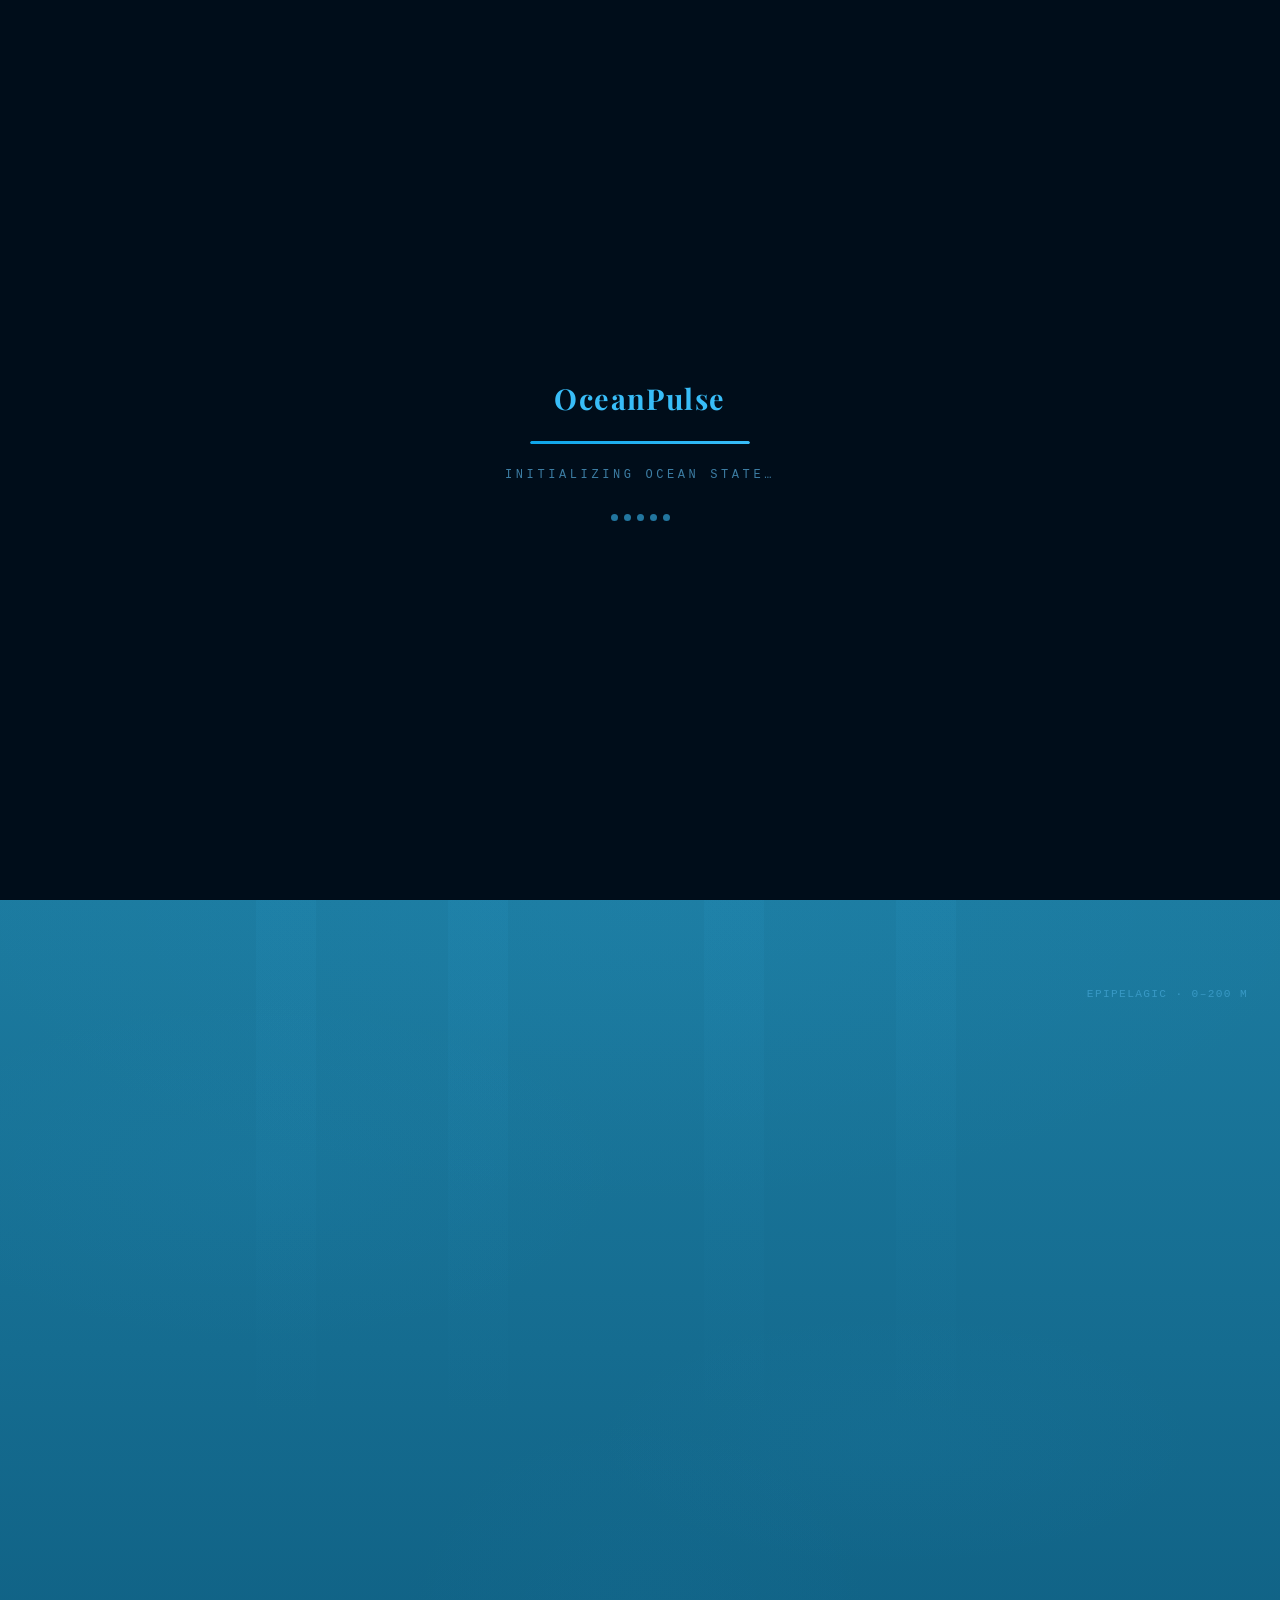
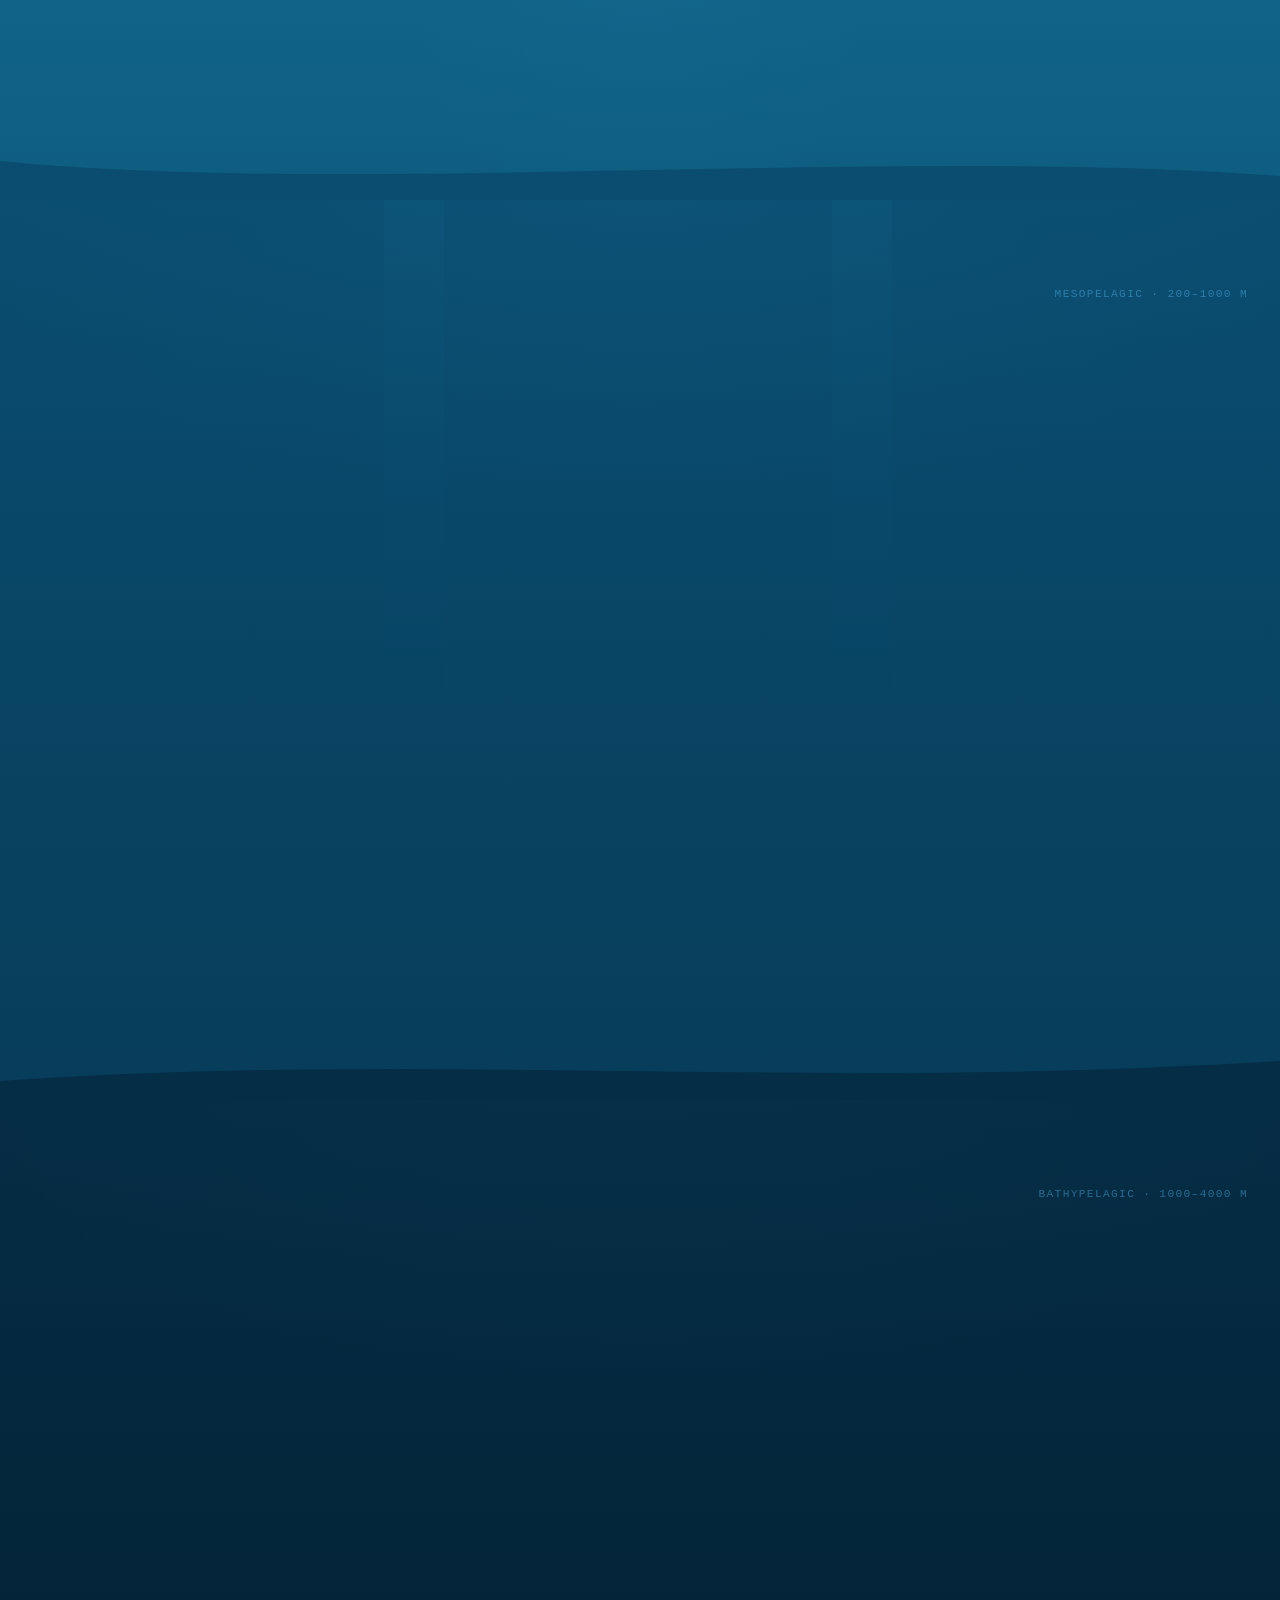
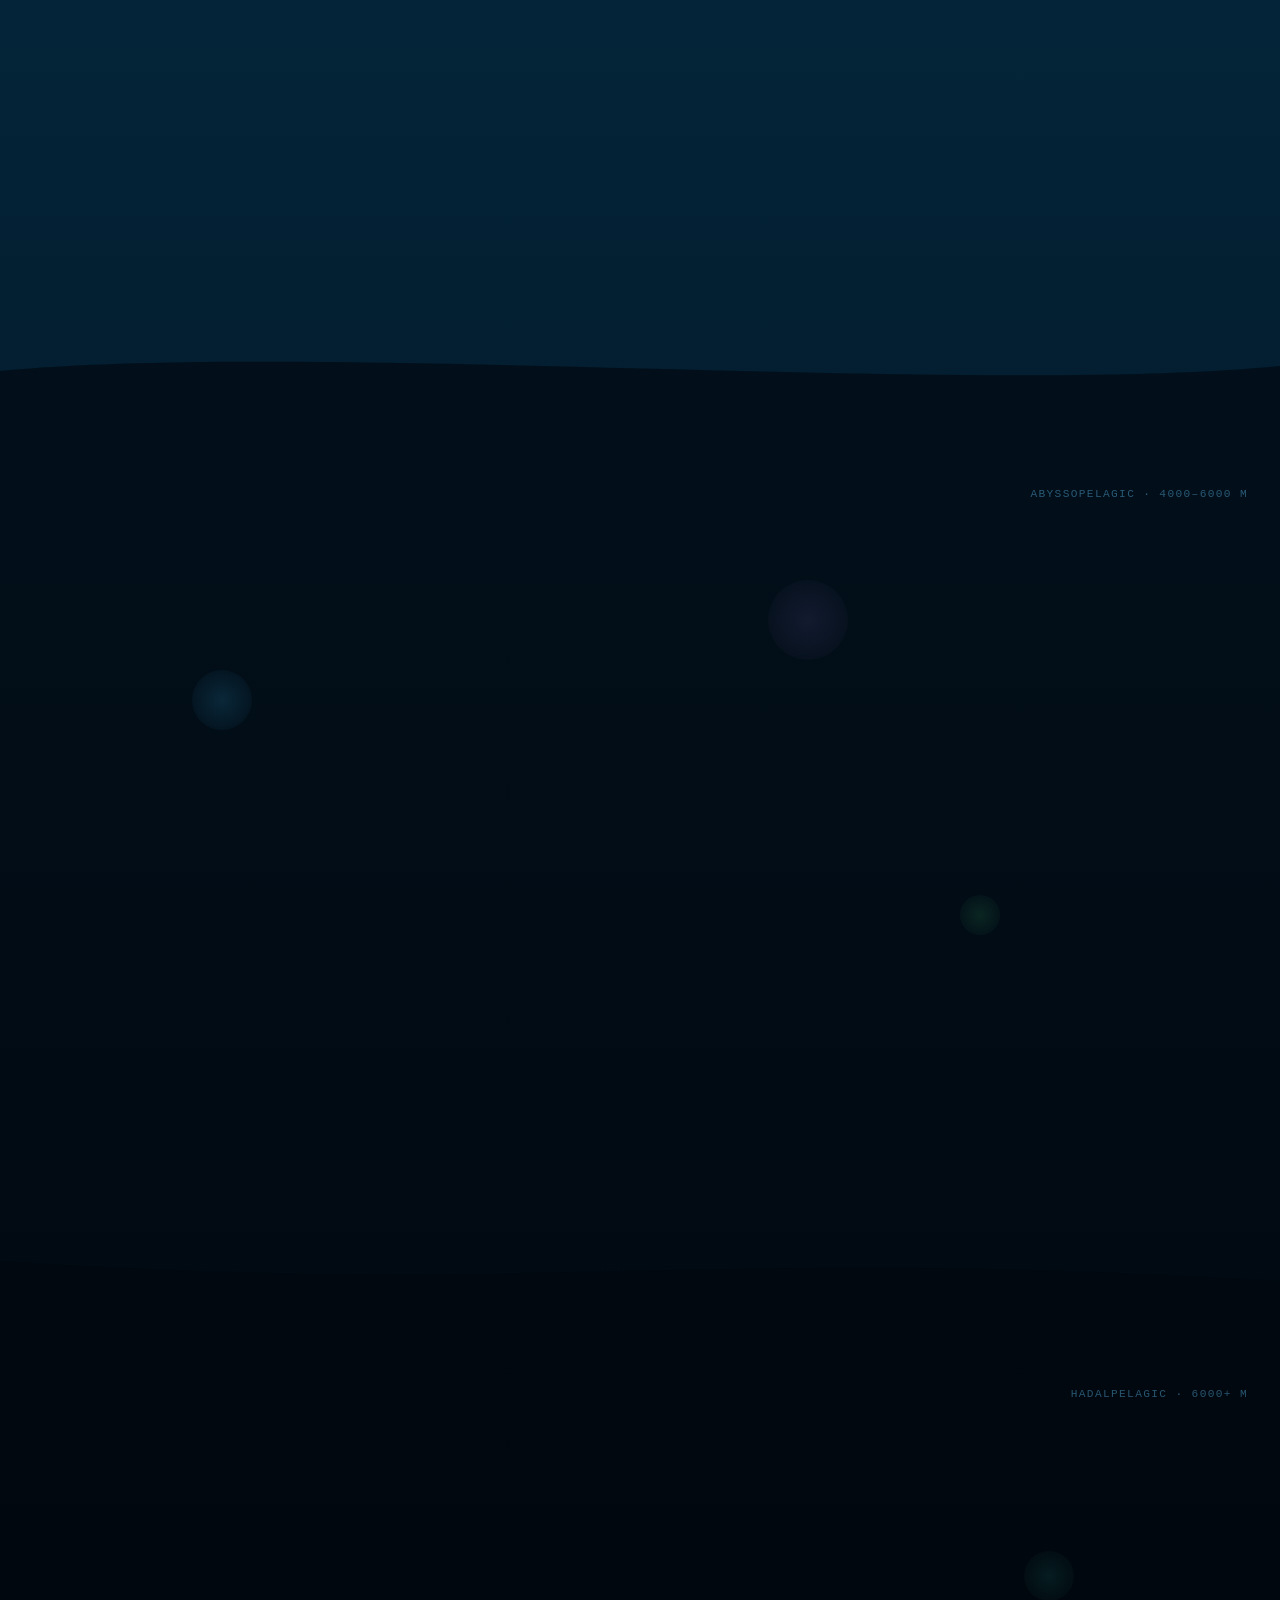
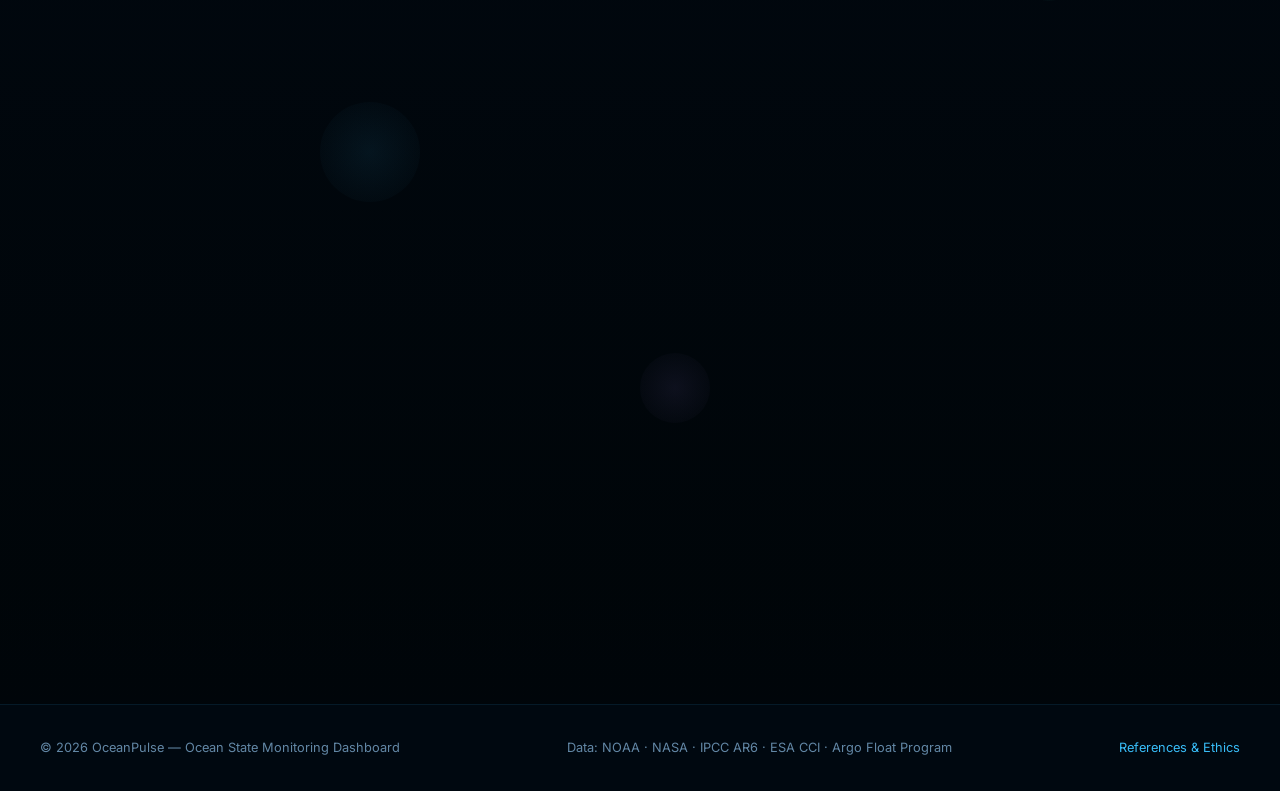
==== index.html @ ea1d58bd "HTML and CSS files updated" ====
<!doctype html>
<html lang="en">
  <head>
    <meta charset="UTF-8" />
    <meta name="viewport" content="width=device-width, initial-scale=1.0" />
    <title>OceanPulse – Ocean State Monitoring Dashboard</title>
    <meta
      name="description"
      content="Descend into the depths. Monitor sea surface temperature, marine heatwaves, acidity, sea level rise, and more."
    />
    <meta
      property="og:title"
      content="OceanPulse – Ocean State Monitoring Dashboard"
    />
    <meta
      property="og:description"
      content="Immersive ocean monitoring from sky to seafloor."
    />
    <link rel="stylesheet" href="css/base.css" />
    <link rel="stylesheet" href="css/layout.css" />
    <link rel="stylesheet" href="css/effects.css" />
    <link rel="stylesheet" href="css/parallax.css" />
  </head>
  <body>
    <div class="custom-cursor"></div>
    <!-- LOADER -->
    <div id="ocean-loader" role="status" aria-live="polite">
      <div class="loader-logo">OceanPulse</div>
      <div class="loader-bar-wrap"><div class="loader-bar"></div></div>
      <div class="loader-text" id="loader-status-text">
        Initializing Ocean State…
      </div>
      <div class="loader-waves">
        <div class="loader-wave-dot"></div>
        <div class="loader-wave-dot"></div>
        <div class="loader-wave-dot"></div>
        <div class="loader-wave-dot"></div>
        <div class="loader-wave-dot"></div>
      </div>
    </div>

    <!-- PARTICLE CANVAS -->
    <canvas id="particle-canvas" aria-hidden="true"></canvas>

    <!-- DEPTH COLOR OVERLAY -->
    <div id="depth-color-overlay" aria-hidden="true"></div>

    <!-- DEPTH PROGRESS BAR -->
    <div id="depth-bar" aria-hidden="true">
      <div id="depth-bar-fill" style="height: 0%"></div>
    </div>

    <!-- PRESSURE GAUGE (section nav) -->
    <nav id="pressure-gauge" aria-label="Section navigation">
      <div class="pressure-node active" title="Sky"></div>
      <div class="pressure-node" title="Ocean Surface"></div>
      <div class="pressure-node" title="Shallow Water"></div>
      <div class="pressure-node" title="Mid Ocean"></div>
      <div class="pressure-node" title="Deep Ocean"></div>
      <div class="pressure-node" title="Seafloor"></div>
    </nav>

    <!-- NAVIGATION -->
    <nav class="ocean-nav" role="navigation">
      <a href="index.html" class="nav-logo">
        <div class="nav-logo-icon">🌊</div>
        OceanPulse
      </a>
      <ul class="nav-links">
        <li><a href="index.html" class="active">Explore</a></li>
        <li><a href="dashboard.html">Dashboard</a></li>
        <li><a href="insights.html">Insights</a></li>
        <li><a href="references.html">References</a></li>
      </ul>
      <div class="nav-depth-indicator" id="nav-depth-label">0 m · Sky</div>
    </nav>

    <!-- ═══════════════════════════════════════
     SECTION 1 — SKY (Hero)
═══════════════════════════════════════ -->
    <section
      id="section-sky"
      class="ocean-section section-sky parallax-scene"
      aria-labelledby="sky-heading"
    >
      <div class="parallax-layer layer-back" aria-hidden="true">
        <div class="sky-cloud cloud-1"></div>
        <div class="sky-cloud cloud-2"></div>
        <div class="sky-cloud cloud-3"></div>
        <!-- Sunrays -->
        <div class="sunray" style="--r: -25deg; height: 80%; left: 45%"></div>
        <div class="sunray" style="--r: -15deg; height: 65%; left: 50%"></div>
        <div class="sunray" style="--r: 5deg; height: 55%; left: 55%"></div>
        <div class="sunray" style="--r: 18deg; height: 45%; left: 58%"></div>
        <div class="sunray" style="--r: -35deg; height: 50%; left: 42%"></div>
      </div>
      <div class="ocean-shimmer" aria-hidden="true"></div>
      <div class="depth-label">Surface · 0 m</div>

      <div class="section-inner">
        <div class="hero-content">
          <div class="hero-eyebrow reveal">Global Ocean State Monitoring</div>
          <h1 id="sky-heading" class="reveal reveal-delay-1">
            The Ocean is <span>Changing.</span><br />We're Watching.
          </h1>
          <p class="hero-sub reveal reveal-delay-2">
            Scroll to descend through the ocean layers
          </p>
          <div
            class="reveal reveal-delay-3"
            style="
              display: flex;
              align-items: center;
              justify-content: center;
              gap: 1rem;
              flex-wrap: wrap;
            "
          >
            <a href="dashboard.html" class="hero-cta">View Live Dashboard</a>
            <a href="insights.html" class="hero-cta-ghost">Read Insights</a>
          </div>
        </div>
      </div>

      <!-- Waveform -->
      <div class="hero-waveform" aria-hidden="true"></div>

      <!-- Scroll hint -->
      <div class="scroll-hint" aria-hidden="true">
        <span>Descend</span>
        <svg
          viewBox="0 0 24 24"
          fill="none"
          stroke="currentColor"
          stroke-width="2"
        >
          <path d="M12 5v14M5 12l7 7 7-7" />
        </svg>
      </div>

      <!-- Wave divider -->
      <div class="wave-divider">
        <svg viewBox="0 0 1440 60" preserveAspectRatio="none">
          <path
            d="M0,30 C360,60 1080,0 1440,30 L1440,60 L0,60 Z"
            fill="#1c7ba0"
          />
        </svg>
      </div>
    </section>

    <!-- ═══════════════════════════════════════
     SECTION 2 — OCEAN SURFACE (0–200 m)
═══════════════════════════════════════ -->
    <section
      id="section-surface"
      class="ocean-section section-surface parallax-scene"
      aria-labelledby="surface-heading"
    >
      <div class="light-rays" aria-hidden="true">
        <div
          class="light-ray"
          style="--base: -20deg; --dur: 9s; left: 20%"
        ></div>
        <div
          class="light-ray"
          style="--base: -8deg; --dur: 11s; left: 35%"
        ></div>
        <div class="light-ray" style="--base: 5deg; --dur: 8s; left: 55%"></div>
        <div
          class="light-ray"
          style="--base: 18deg; --dur: 13s; left: 70%"
        ></div>
      </div>
      <div class="ocean-caustics" aria-hidden="true"></div>
      <div class="ocean-shimmer" aria-hidden="true"></div>
      <div class="depth-label">Epipelagic · 0–200 m</div>

      <div class="section-inner">
        <div class="section-hero reveal">
          <div class="eyebrow">Climate Trend Assessment</div>
          <h2 id="surface-heading">Sea Surface Conditions</h2>
          <p>
            The ocean absorbs over 90% of excess heat from climate change.
            Surface monitoring is our first warning system.
          </p>
        </div>

        <div class="card-grid">
          <a
            href="dashboard.html"
            class="blurb-card"
            aria-label="Sea Surface Temperature details"
          >
            <span class="card-icon">🌡️</span>
            <span class="card-tag tag-blue">SST</span>
            <h3>Sea Surface Temperature</h3>
            <p>
              Global average SST has risen by <strong>+0.9°C</strong> since
              1880. Current anomaly exceeds IPCC warning thresholds in multiple
              ocean basins.
            </p>
            <span class="card-value" style="color: #38bdf8">+18.7°C</span>
            <span class="card-change" style="color: #fb923c"
              >▲ +2.3°C above 20th-century average</span
            >
            <span class="card-link">View trend</span>
          </a>

          <a href="dashboard.html" class="blurb-card">
            <span class="card-icon">🔥</span>
            <span class="card-tag tag-orange">Heatwave</span>
            <h3>Marine Heatwave Alert</h3>
            <p>
              North Atlantic SST anomaly at <strong>+4.2°C</strong>. Category 4
              marine heatwave persisting for 38 days. Coral bleaching risk
              critical.
            </p>
            <span class="card-value" style="color: #f87171">+4.2°C</span>
            <span class="card-change" style="color: #f87171"
              >⚠️ Severe · 38 days duration</span
            >
            <span class="card-link">Alert details</span>
          </a>

          <a href="insights.html" class="blurb-card">
            <span class="card-icon">♨️</span>
            <span class="card-tag tag-red">Heat Content</span>
            <h3>Ocean Heat Content</h3>
            <p>
              The upper 2000 m of the global ocean reached a record +385 ZJ
              anomaly in 2024 — the highest in 65 years of modern records.
            </p>
            <span class="card-value" style="color: #fb923c">385 ZJ</span>
            <span class="card-change" style="color: #fb923c"
              >▲ Record high · 2024</span
            >
            <span class="card-link">Learn more</span>
          </a>
        </div>
      </div>

      <div class="wave-divider">
        <svg viewBox="0 0 1440 60" preserveAspectRatio="none">
          <path
            d="M0,20 C400,55 1000,5 1440,35 L1440,60 L0,60 Z"
            fill="#0a4d70"
          />
        </svg>
      </div>
    </section>

    <!-- ═══════════════════════════════════════
     SECTION 3 — SHALLOW (200–1000 m)
═══════════════════════════════════════ -->
    <section
      id="section-shallow"
      class="ocean-section section-shallow parallax-scene"
      aria-labelledby="shallow-heading"
    >
      <div class="light-rays" aria-hidden="true" style="opacity: 0.5">
        <div
          class="light-ray"
          style="--base: -15deg; --dur: 14s; left: 30%"
        ></div>
        <div
          class="light-ray"
          style="--base: 10deg; --dur: 10s; left: 65%"
        ></div>
      </div>
      <div class="ocean-shimmer" aria-hidden="true"></div>
      <div class="depth-label">Mesopelagic · 200–1000 m</div>

      <div class="section-inner">
        <div class="section-hero reveal">
          <div class="eyebrow">Physical Oceanography</div>
          <h2 id="shallow-heading">Sea Level & Salinity</h2>
          <p>
            Thermal expansion and ice sheet melt are driving accelerating sea
            level rise. Salinity shifts disrupt circulation patterns globally.
          </p>
        </div>

        <div class="card-grid card-grid-2">
          <a href="dashboard.html" class="blurb-card">
            <span class="card-icon">📈</span>
            <span class="card-tag tag-teal">Sea Level</span>
            <h3>Sea Level Rise</h3>
            <p>
              Global mean sea level has risen by <strong>+115 mm</strong> since
              1990, with the rate accelerating from 1.4 mm/yr in 1993 to over
              3.7 mm/yr in 2024. Projections suggest 0.3–1.0 m rise by 2100
              under current emissions.
            </p>
            <span class="card-value" style="color: #2dd4bf">+115 mm</span>
            <span class="card-change" style="color: #fb923c"
              >▲ Rate accelerating +28% since 2000</span
            >
            <span class="card-link">View chart</span>
          </a>

          <a href="insights.html" class="blurb-card">
            <span class="card-icon">🧂</span>
            <span class="card-tag tag-blue">Salinity</span>
            <h3>Ocean Salinity Shifts</h3>
            <p>
              Global salinity patterns are intensifying: salty regions becoming
              saltier, fresh regions fresher — amplifying the hydrological cycle
              by an estimated <strong>+5% per °C</strong> of warming. Arctic
              freshening threatens thermohaline circulation.
            </p>
            <span class="card-value" style="color: #38bdf8">34.7 PSU</span>
            <span class="card-change" style="color: #facc15"
              >⚡ Regional extremes widening</span
            >
            <span class="card-link">Explore data</span>
          </a>
        </div>
      </div>

      <div class="wave-divider">
        <svg viewBox="0 0 1440 60" preserveAspectRatio="none">
          <path
            d="M0,40 C500,10 900,50 1440,20 L1440,60 L0,60 Z"
            fill="#052d45"
          />
        </svg>
      </div>
    </section>

    <!-- ═══════════════════════════════════════
     SECTION 4 — MID OCEAN (1000–4000 m)
═══════════════════════════════════════ -->
    <section
      id="section-mid"
      class="ocean-section section-mid parallax-scene"
      aria-labelledby="mid-heading"
    >
      <div class="ocean-shimmer" aria-hidden="true" style="opacity: 0.4"></div>
      <div class="depth-label">Bathypelagic · 1000–4000 m</div>

      <div class="section-inner">
        <div class="section-hero reveal">
          <div class="eyebrow">Chemical Oceanography</div>
          <h2 id="mid-heading">Acidification & Oxygen</h2>
          <p>
            As CO₂ dissolves into seawater, oceans acidify — threatening
            calcifying organisms and entire food webs. Deoxygenation compounds
            the crisis.
          </p>
        </div>

        <div class="card-grid">
          <a href="insights.html" class="blurb-card">
            <span class="card-icon">⚗️</span>
            <span class="card-tag tag-purple">Acidity</span>
            <h3>Ocean Acidification (pH)</h3>
            <p>
              Surface ocean pH has declined from a pre-industrial
              <strong>8.18</strong> to the current <strong>8.04</strong> — a 30%
              increase in hydrogen ion concentration. Shell-forming organisms
              face dissolution stress.
            </p>
            <span class="card-value" style="color: #a78bfa">pH 8.04</span>
            <span class="card-change" style="color: #f87171"
              >▼ −0.14 since pre-industrial era</span
            >
            <span class="card-link">pH insights</span>
          </a>

          <a href="insights.html" class="blurb-card">
            <span class="card-icon">💨</span>
            <span class="card-tag tag-teal">Oxygen</span>
            <h3>Dissolved Oxygen</h3>
            <p>
              Open ocean oxygen has declined by <strong>~2%</strong> since 1960.
              Oxygen minimum zones (OMZs) have expanded by 4.5 million km²,
              creating dead zones threatening fish populations and deep-sea
              ecosystems.
            </p>
            <span class="card-value" style="color: #2dd4bf">6.2 mg/L</span>
            <span class="card-change" style="color: #fb923c"
              >▼ −2% global decline since 1960</span
            >
            <span class="card-link">OMZ data</span>
          </a>

          <a href="insights.html" class="blurb-card">
            <span class="card-icon">🌿</span>
            <span class="card-tag tag-green">Chlorophyll</span>
            <h3>Chlorophyll Concentration</h3>
            <p>
              Phytoplankton abundance has declined by <strong>~40%</strong> in
              the oligotrophic gyres since 1950. These microscopic algae produce
              50% of Earth's oxygen and anchor marine food chains.
            </p>
            <span class="card-value" style="color: #4ade80">0.31 mg/m³</span>
            <span class="card-change" style="color: #fb923c"
              >▼ Declining in stratified gyres</span
            >
            <span class="card-link">Biomass data</span>
          </a>
        </div>
      </div>

      <div class="wave-divider">
        <svg viewBox="0 0 1440 60" preserveAspectRatio="none">
          <path
            d="M0,30 C350,0 1100,55 1440,25 L1440,60 L0,60 Z"
            fill="#020f1a"
          />
        </svg>
      </div>
    </section>

    <!-- ═══════════════════════════════════════
     SECTION 5 — DEEP OCEAN (4000–6000 m)
═══════════════════════════════════════ -->
    <section
      id="section-deep"
      class="ocean-section section-deep parallax-scene"
      aria-labelledby="deep-heading"
    >
      <!-- Bioluminescent particles -->
      <div
        class="biolum"
        style="
          width: 60px;
          height: 60px;
          background: radial-gradient(
            circle,
            rgba(56, 189, 248, 0.15),
            transparent
          );
          top: 30%;
          left: 15%;
          --dur: 5s;
        "
      ></div>
      <div
        class="biolum"
        style="
          width: 40px;
          height: 40px;
          background: radial-gradient(
            circle,
            rgba(74, 222, 128, 0.12),
            transparent
          );
          top: 55%;
          left: 75%;
          --dur: 7s;
        "
      ></div>
      <div
        class="biolum"
        style="
          width: 80px;
          height: 80px;
          background: radial-gradient(
            circle,
            rgba(167, 139, 250, 0.1),
            transparent
          );
          top: 20%;
          left: 60%;
          --dur: 4s;
        "
      ></div>
      <div class="depth-label">Abyssopelagic · 4000–6000 m</div>

      <div class="section-inner">
        <div class="section-hero reveal">
          <div class="eyebrow">Biological Oceanography</div>
          <h2 id="deep-heading">Biodiversity & Ecosystem Stress</h2>
          <p>
            Deep ocean ecosystems face cascading threats. Species range shifts,
            coral bleaching, and new biological stressors are reshaping ocean
            biodiversity.
          </p>
        </div>

        <div class="card-grid card-grid-2">
          <a href="insights.html" class="blurb-card">
            <span class="card-icon">🐠</span>
            <span class="card-tag tag-orange">Biodiversity</span>
            <h3>Marine Biodiversity Stress</h3>
            <p>
              Over <strong>33%</strong> of reef-building coral species now face
              elevated extinction risk. Species are shifting poleward at 72
              km/decade on average, disrupting predator-prey relationships and
              ecosystem function across ocean basins.
            </p>
            <span class="card-value" style="color: #fb923c">High Risk</span>
            <span class="card-change" style="color: #f87171"
              >⚠️ 33% coral species threatened</span
            >
            <span class="card-link">Biodiversity report</span>
          </a>

          <a href="insights.html" class="blurb-card">
            <span class="card-icon">🧴</span>
            <span class="card-tag tag-yellow">Pollution</span>
            <h3>Marine Plastic Pollution Index</h3>
            <p>
              An estimated <strong>11 million metric tons</strong> of plastic
              enter oceans annually. Microplastic concentrations in deep ocean
              sediments reach 1.9 million fragments/m² — exceeding surface
              garbage patches. This index synthesizes ingestion rates,
              entanglement risk, and chemical leaching potential.
            </p>
            <span class="card-value" style="color: #facc15">7.2 / 10</span>
            <span class="card-change" style="color: #fb923c"
              >▲ Pollution index elevated</span
            >
            <span class="card-link">Pollution data</span>
          </a>
        </div>
      </div>

      <div class="wave-divider">
        <svg viewBox="0 0 1440 60" preserveAspectRatio="none">
          <path
            d="M0,20 C600,55 800,5 1440,40 L1440,60 L0,60 Z"
            fill="#010810"
          />
        </svg>
      </div>
    </section>

    <!-- ═══════════════════════════════════════
     SECTION 6 — SEAFLOOR
═══════════════════════════════════════ -->
    <section
      id="section-floor"
      class="ocean-section section-floor parallax-scene"
      aria-labelledby="floor-heading"
    >
      <!-- Deep bioluminescence -->
      <div
        class="biolum"
        style="
          width: 100px;
          height: 100px;
          background: radial-gradient(
            circle,
            rgba(56, 189, 248, 0.08),
            transparent
          );
          top: 40%;
          left: 25%;
          --dur: 8s;
        "
      ></div>
      <div
        class="biolum"
        style="
          width: 50px;
          height: 50px;
          background: radial-gradient(
            circle,
            rgba(45, 212, 191, 0.1),
            transparent
          );
          top: 25%;
          left: 80%;
          --dur: 6s;
        "
      ></div>
      <div
        class="biolum"
        style="
          width: 70px;
          height: 70px;
          background: radial-gradient(
            circle,
            rgba(167, 139, 250, 0.08),
            transparent
          );
          top: 65%;
          left: 50%;
          --dur: 9s;
        "
      ></div>
      <div class="sediment" aria-hidden="true"></div>
      <div class="depth-label">Hadalpelagic · 6000+ m</div>

      <div class="section-inner">
        <div class="section-hero reveal">
          <div class="eyebrow">Composite Index</div>
          <h2 id="floor-heading">Ocean Stress Index</h2>
          <p>
            A synthesis of all monitoring parameters into a single composite
            risk metric — measuring cumulative pressure on ocean systems.
          </p>
        </div>

        <div class="card-grid">
          <div class="blurb-card">
            <span class="card-icon">📊</span>
            <span class="card-tag tag-red">Composite</span>
            <h3>Ocean Stress Index (OSI)</h3>
            <p>
              The OSI synthesizes SST anomaly, pH decline, dissolved oxygen
              loss, sea level rise rate, and biodiversity stress into a 0–10
              severity scale. Current global OSI: <strong>6.8/10</strong> — a
              historic high driven by concurrent multi-system stressors.
            </p>
            <span class="card-value" style="color: #f87171">6.8 / 10</span>
            <span class="card-change" style="color: #f87171"
              >▲ +2.1 points since 2000 · High</span
            >
            <span class="card-link">OSI methodology</span>
          </div>

          <a href="dashboard.html" class="blurb-card">
            <span class="card-icon">🛰️</span>
            <span class="card-tag tag-blue">Data</span>
            <h3>Monitoring Infrastructure</h3>
            <p>
              OceanPulse aggregates data from
              <strong>3,800+ Argo floats</strong>, 12 satellite altimetry
              platforms, NOAA buoy networks, and GEOSS-affiliated institutions.
              Data latency: &lt;1 hour.
            </p>
            <span class="card-value" style="color: #38bdf8">3,800+</span>
            <span class="card-change" style="color: #4ade80"
              ><span class="live-dot"></span> Sensors active globally</span
            >
            <span class="card-link">System overview</span>
          </a>

          <a href="references.html" class="blurb-card">
            <span class="card-icon">📚</span>
            <span class="card-tag tag-teal">Sources</span>
            <h3>Data Sources & Ethics</h3>
            <p>
              All data sourced from NOAA, NASA PODAAC, IPCC AR6, ESA CCI, and
              peer-reviewed research. Committed to open science, transparent
              methodology, and equitable ocean data access.
            </p>
            <span class="card-link">View references</span>
          </a>
        </div>

        <!-- Final CTA -->
        <div
          class="reveal"
          style="
            text-align: center;
            margin-top: 3rem;
            padding: 2.5rem;
            background: rgba(0, 20, 40, 0.5);
            border: 1px solid rgba(56, 189, 248, 0.12);
            border-radius: 20px;
          "
        >
          <h3 style="font-size: 1.3rem; color: white; margin-bottom: 0.8rem">
            Ready to explore the full data?
          </h3>
          <p style="max-width: 480px; margin: 0 auto 1.5rem; font-size: 0.9rem">
            Access the interactive dashboard, deep-dive into the science, or
            review our methodology and sources.
          </p>
          <div
            style="
              display: flex;
              align-items: center;
              justify-content: center;
              gap: 1rem;
              flex-wrap: wrap;
            "
          >
            <a href="dashboard.html" class="hero-cta">Open Dashboard</a>
            <a href="insights.html" class="hero-cta-ghost">Read Insights</a>
          </div>
        </div>
      </div>
    </section>

    <!-- FOOTER -->
    <footer class="ocean-footer">
      <p>© 2026 OceanPulse — Ocean State Monitoring Dashboard</p>
      <p>Data: NOAA · NASA · IPCC AR6 · ESA CCI · Argo Float Program</p>
      <p><a href="references.html">References & Ethics</a></p>
    </footer>

    <script src="js/loader.js"></script>
    <script src="js/scroll.js"></script>
    <script src="js/parallax.js"></script>
    <script src="js/cursor.js"></script>
  </body>
</html>
---- css/base.css ----
/* base.css — Reset, typography, variables */
@import url('https://fonts.googleapis.com/css2?family=Inter:wght@300;400;500;600;700;800&family=Playfair+Display:wght@400;600;700&display=swap');

*, *::before, *::after {
  box-sizing: border-box;
  margin: 0;
  padding: 0;
}

:root {
  --sky-top:       #a8d8ea;
  --sky-bottom:    #60b4d4;
  --surface-top:   #1c7ba0;
  --surface-bottom:#0e5d80;
  --shallow-top:   #0a4d70;
  --shallow-bottom:#073d5a;
  --mid-top:       #052d45;
  --mid-bottom:    #031e30;
  --deep-top:      #020f1a;
  --deep-bottom:   #010a12;
  --floor-top:     #010810;
  --floor-bottom:  #000508;

  --text-light:    rgba(255,255,255,0.95);
  --text-mid:      rgba(200,230,255,0.85);
  --text-dim:      rgba(140,190,230,0.7);

  --card-glass:    rgba(0,30,60,0.45);
  --card-border:   rgba(100,200,255,0.15);
  --card-glow:     rgba(56,189,248,0.12);

  --accent-cyan:   #38bdf8;
  --accent-teal:   #2dd4bf;
  --accent-green:  #4ade80;
  --accent-yellow: #facc15;
  --accent-orange: #fb923c;
  --accent-red:    #f87171;

  --font-body: 'Inter', sans-serif;
  --font-display: 'Playfair Display', serif;
  --radius: 16px;
}

html {
  scroll-behavior: smooth;
  font-size: 16px;
}

body {
  font-family: var(--font-body);
  color: var(--text-light);
  overflow-x: hidden;
  background: var(--deep-bottom);
}

a {
  color: var(--accent-cyan);
  text-decoration: none;
}

a:hover {
  color: #7dd3fc;
}

h1, h2, h3, h4 {
  font-family: var(--font-display);
  line-height: 1.2;
}

h1 { font-size: clamp(2rem, 5vw, 3.5rem); font-weight: 700; }
h2 { font-size: clamp(1.5rem, 3.5vw, 2.5rem); font-weight: 600; }
h3 { font-size: clamp(1.1rem, 2vw, 1.5rem); font-weight: 600; }

p {
  line-height: 1.7;
  color: var(--text-mid);
}

/* Scrollbar */
::-webkit-scrollbar { width: 6px; }
::-webkit-scrollbar-track { background: #010a12; }
::-webkit-scrollbar-thumb { background: rgba(56,189,248,0.3); border-radius: 3px; }
::-webkit-scrollbar-thumb:hover { background: rgba(56,189,248,0.55); }

/* Accessibility */
@media (prefers-reduced-motion: reduce) {
  *, *::before, *::after {
    animation: none !important;
    transition: none !important;
  }
}

/* Selection */
::selection {
  background: rgba(56,189,248,0.3);
  color: white;
}

/* Utility */
.sr-only {
  position: absolute;
  width: 1px;
  height: 1px;
  overflow: hidden;
  clip: rect(0,0,0,0);
}
---- css/layout.css ----
/* layout.css — Sections, grid, cards, nav */

/* NAV */
.ocean-nav {
  position: fixed;
  top: 0; left: 0; right: 0;
  z-index: 1000;
  display: flex;
  align-items: center;
  justify-content: space-between;
  padding: 0.9rem 2.5rem;
  background: rgba(1, 10, 18, 0.6);
  backdrop-filter: blur(12px);
  -webkit-backdrop-filter: blur(12px);
  border-bottom: 1px solid rgba(56,189,248,0.1);
  transition: background 0.4s ease;
}

.ocean-nav.scrolled {
  background: rgba(1, 10, 18, 0.88);
}

.nav-logo {
  display: flex;
  align-items: center;
  gap: 0.65rem;
  font-family: var(--font-display);
  font-size: 1.3rem;
  font-weight: 700;
  color: var(--accent-cyan);
  letter-spacing: 0.02em;
}

.nav-logo-icon {
  width: 36px;
  height: 36px;
  border-radius: 10px;
  background: linear-gradient(135deg, #0ea5e9, #0284c7);
  display: flex;
  align-items: center;
  justify-content: center;
  font-size: 1.1rem;
}

.nav-links {
  display: flex;
  align-items: center;
  gap: 2rem;
  list-style: none;
}

.nav-links a {
  font-size: 0.875rem;
  font-weight: 500;
  color: rgba(200,230,255,0.75);
  letter-spacing: 0.03em;
  transition: color 0.2s;
  text-transform: uppercase;
}

.nav-links a:hover,
.nav-links a.active {
  color: var(--accent-cyan);
}

.nav-depth-indicator {
  font-size: 0.75rem;
  color: var(--text-dim);
  font-family: monospace;
  letter-spacing: 0.08em;
}

@media (max-width: 768px) {
  .ocean-nav { padding: 0.8rem 1.2rem; }
  .nav-links { gap: 1rem; }
  .nav-links a { font-size: 0.75rem; }
  .nav-depth-indicator { display: none; }
}

/* SECTIONS */
.ocean-section {
  position: relative;
  min-height: 100vh;
  display: flex;
  align-items: center;
  justify-content: center;
  overflow: hidden;
  padding: 6rem 2rem 4rem;
}

.section-sky {
  background: linear-gradient(180deg, #87ceeb 0%, var(--sky-top) 40%, var(--sky-bottom) 100%);
}

.section-surface {
  background: linear-gradient(180deg, var(--surface-top) 0%, var(--surface-bottom) 100%);
}

.section-shallow {
  background: linear-gradient(180deg, var(--shallow-top) 0%, var(--shallow-bottom) 100%);
}

.section-mid {
  background: linear-gradient(180deg, var(--mid-top) 0%, var(--mid-bottom) 100%);
}

.section-deep {
  background: linear-gradient(180deg, var(--deep-top) 0%, var(--deep-bottom) 100%);
}

.section-floor {
  background: linear-gradient(180deg, var(--floor-top) 0%, var(--floor-bottom) 100%);
}

/* Section depth label */
.depth-label {
  position: absolute;
  top: 5.5rem;
  right: 2rem;
  font-size: 0.7rem;
  font-family: monospace;
  letter-spacing: 0.12em;
  color: rgba(100,200,255,0.4);
  text-transform: uppercase;
}

/* Section inner */
.section-inner {
  position: relative;
  z-index: 2;
  max-width: 1200px;
  width: 100%;
  margin: 0 auto;
}

/* Section hero text */
.section-hero {
  text-align: center;
  margin-bottom: 3.5rem;
}

.section-hero .eyebrow {
  display: inline-block;
  font-size: 0.72rem;
  font-weight: 600;
  letter-spacing: 0.2em;
  text-transform: uppercase;
  color: var(--accent-cyan);
  margin-bottom: 0.8rem;
  padding: 0.3rem 0.9rem;
  background: rgba(56,189,248,0.1);
  border: 1px solid rgba(56,189,248,0.2);
  border-radius: 999px;
}

.section-hero p {
  max-width: 600px;
  margin: 1rem auto 0;
  font-size: 1rem;
  color: var(--text-mid);
}

/* CARD GRID */
.card-grid {
  display: grid;
  grid-template-columns: repeat(auto-fit, minmax(280px, 1fr));
  gap: 1.25rem;
}

.card-grid-2 {
  grid-template-columns: repeat(auto-fit, minmax(340px, 1fr));
}

/* BLURB CARD */
.blurb-card {
  background: var(--card-glass);
  border: 1px solid var(--card-border);
  border-radius: var(--radius);
  padding: 1.5rem;
  backdrop-filter: blur(12px);
  -webkit-backdrop-filter: blur(12px);
  cursor: pointer;
  transition: transform 0.25s ease, box-shadow 0.25s ease, background 0.25s ease;
  text-decoration: none;
  display: block;
  /* scroll animation initial state */
  opacity: 0;
  transform: translateY(32px);
}

.blurb-card.visible {
  opacity: 1;
  transform: translateY(0);
}

.blurb-card:hover {
  transform: translateY(-4px) scale(1.01);
  background: rgba(0,50,90,0.6);
  box-shadow: 0 8px 40px rgba(56,189,248,0.15), 0 0 0 1px rgba(56,189,248,0.2);
}

.blurb-card .card-icon {
  font-size: 1.8rem;
  margin-bottom: 0.8rem;
  display: block;
}

.blurb-card .card-tag {
  display: inline-block;
  font-size: 0.65rem;
  font-weight: 600;
  letter-spacing: 0.15em;
  text-transform: uppercase;
  padding: 0.2rem 0.6rem;
  border-radius: 999px;
  margin-bottom: 0.6rem;
}

.blurb-card h3 {
  font-size: 1.05rem;
  font-family: var(--font-body);
  font-weight: 600;
  color: white;
  margin-bottom: 0.5rem;
}

.blurb-card p {
  font-size: 0.875rem;
  color: var(--text-mid);
  line-height: 1.6;
}

.blurb-card .card-value {
  display: block;
  font-size: 1.4rem;
  font-weight: 700;
  font-family: monospace;
  margin-top: 0.8rem;
  margin-bottom: 0.2rem;
}

.blurb-card .card-change {
  font-size: 0.78rem;
  font-weight: 500;
}

.blurb-card .card-link {
  display: inline-flex;
  align-items: center;
  gap: 0.3rem;
  font-size: 0.8rem;
  font-weight: 500;
  color: var(--accent-cyan);
  margin-top: 1rem;
}

.blurb-card .card-link::after {
  content: '→';
  transition: transform 0.2s;
}

.blurb-card:hover .card-link::after {
  transform: translateX(4px);
}

/* Tag colors */
.tag-blue   { background: rgba(56,189,248,0.15); color: #38bdf8; border: 1px solid rgba(56,189,248,0.25); }
.tag-teal   { background: rgba(45,212,191,0.15); color: #2dd4bf; border: 1px solid rgba(45,212,191,0.25); }
.tag-green  { background: rgba(74,222,128,0.15); color: #4ade80; border: 1px solid rgba(74,222,128,0.25); }
.tag-yellow { background: rgba(250,204,21,0.15);  color: #facc15; border: 1px solid rgba(250,204,21,0.25); }
.tag-orange { background: rgba(251,146,60,0.15);  color: #fb923c; border: 1px solid rgba(251,146,60,0.25); }
.tag-red    { background: rgba(248,113,113,0.15);  color: #f87171; border: 1px solid rgba(248,113,113,0.25); }
.tag-purple { background: rgba(167,139,250,0.15);  color: #a78bfa; border: 1px solid rgba(167,139,250,0.25); }

/* HERO SECTION */
.hero-content {
  text-align: center;
  position: relative;
  z-index: 2;
  padding-top: 2rem;
}

.hero-content .hero-eyebrow {
  font-size: 0.75rem;
  letter-spacing: 0.25em;
  text-transform: uppercase;
  color: rgba(150,220,255,0.7);
  margin-bottom: 1.2rem;
  font-weight: 400;
}

.hero-content h1 {
  color: white;
  margin-bottom: 1.2rem;
  text-shadow: 0 2px 20px rgba(0,0,0,0.3);
}

.hero-content h1 span {
  color: var(--accent-cyan);
}

.hero-content .hero-sub {
  font-size: 1.1rem;
  max-width: 580px;
  margin: 0 auto 2.5rem;
  color: rgba(180,225,255,0.8);
  text-shadow: 0 2px 8px rgba(0, 0, 0, 0.15);
  font-weight: 300;
}

.hero-cta {
  display: inline-flex;
  align-items: center;
  gap: 0.5rem;
  padding: 0.85rem 2rem;
  background: var(--accent-cyan);
  color: #011f35;
  border-radius: 999px;
  font-weight: 600;
  font-size: 0.9rem;
  letter-spacing: 0.03em;
  transition: background 0.2s, transform 0.2s, box-shadow 0.2s;
  box-shadow: 0 4px 20px rgba(56,189,248,0.35);
}

.hero-cta:hover {
  background: #7dd3fc;
  color: #011527;
  transform: translateY(-2px);
  box-shadow: 0 6px 30px rgba(56,189,248,0.5);
  text-decoration: none;
}

.hero-cta-ghost {
  display: inline-flex;
  align-items: center;
  gap: 0.5rem;
  padding: 0.85rem 2rem;
  background: transparent;
  color: var(--accent-cyan);
  border: 1px solid rgba(56,189,248,0.4);
  border-radius: 999px;
  font-weight: 500;
  font-size: 0.9rem;
  margin-left: 1rem;
  transition: all 0.2s;
}

.hero-cta-ghost:hover {
  background: rgba(56,189,248,0.08);
  border-color: rgba(56,189,248,0.7);
  transform: translateY(-2px);
  text-decoration: none;
}

.scroll-hint {
  position: absolute;
  bottom: 2rem;
  left: 50%;
  transform: translateX(-50%);
  display: flex;
  flex-direction: column;
  align-items: center;
  gap: 0.4rem;
  font-size: 0.72rem;
  letter-spacing: 0.15em;
  text-transform: uppercase;
  color: rgba(150,220,255,0.5);
  animation: bounceDown 2s ease-in-out infinite;
}

.scroll-hint svg {
  width: 18px;
  height: 18px;
  opacity: 0.5;
}

@keyframes bounceDown {
  0%, 100% { transform: translateX(-50%) translateY(0); }
  50% { transform: translateX(-50%) translateY(8px); }
}

/* DASHBOARD PAGE LAYOUT */
.page-wrapper {
  min-height: 100vh;
  background: linear-gradient(180deg, #020f1a 0%, #010810 100%);
  padding-top: 5rem;
}

.page-header {
  background: rgba(0,15,30,0.8);
  border-bottom: 1px solid rgba(56,189,248,0.1);
  padding: 2rem 2.5rem;
}

.page-content {
  max-width: 1200px;
  margin: 0 auto;
  padding: 2.5rem 2rem;
}

/* Stat cards row */
.stats-row {
  display: grid;
  grid-template-columns: repeat(auto-fit, minmax(200px, 1fr));
  gap: 1rem;
  margin-bottom: 2rem;
}

.stat-card {
  background: rgba(0,20,40,0.65);
  border: 1px solid rgba(56,189,248,0.12);
  border-radius: var(--radius);
  padding: 1.4rem 1.6rem;
  backdrop-filter: blur(8px);
  transition: transform 0.2s, box-shadow 0.2s;
}

.stat-card:hover {
  transform: translateY(-3px);
  box-shadow: 0 8px 30px rgba(0,0,0,0.35);
}

.stat-card .stat-label {
  font-size: 0.72rem;
  font-weight: 600;
  letter-spacing: 0.12em;
  text-transform: uppercase;
  color: var(--text-dim);
  margin-bottom: 0.5rem;
}

.stat-card .stat-value {
  font-size: 1.8rem;
  font-weight: 700;
  font-family: monospace;
  line-height: 1;
  margin-bottom: 0.4rem;
}

.stat-card .stat-change {
  font-size: 0.78rem;
  display: flex;
  align-items: center;
  gap: 0.3rem;
}

/* Chart card */
.chart-card {
  background: rgba(0,20,40,0.65);
  border: 1px solid rgba(56,189,248,0.12);
  border-radius: var(--radius);
  padding: 1.5rem;
  backdrop-filter: blur(8px);
  margin-bottom: 1.5rem;
}

.chart-card h3 {
  font-size: 1rem;
  font-family: var(--font-body);
  font-weight: 600;
  color: white;
  margin-bottom: 0.3rem;
}

.chart-card .chart-subtitle {
  font-size: 0.78rem;
  color: var(--text-dim);
  margin-bottom: 1.2rem;
}

.chart-canvas-wrap {
  height: 220px;
  position: relative;
}

/* Alert cards */
.alert-card {
  background: rgba(0,20,40,0.65);
  border: 1px solid rgba(56,189,248,0.1);
  border-radius: var(--radius);
  padding: 1.2rem 1.4rem;
  margin-bottom: 0.85rem;
  display: flex;
  align-items: flex-start;
  gap: 1rem;
  transition: transform 0.2s;
}

.alert-card:hover {
  transform: translateX(4px);
}

.alert-severity {
  flex-shrink: 0;
  width: 8px;
  border-radius: 4px;
  align-self: stretch;
  min-height: 50px;
}

.sev-watch    { background: var(--accent-yellow); }
.sev-moderate { background: var(--accent-orange); }
.sev-severe   { background: var(--accent-red); }

.alert-content h4 {
  font-size: 0.9rem;
  font-family: var(--font-body);
  font-weight: 600;
  color: white;
  margin-bottom: 0.3rem;
}

.alert-content p {
  font-size: 0.82rem;
  color: var(--text-dim);
}

.alert-badge {
  margin-left: auto;
  flex-shrink: 0;
  font-size: 0.68rem;
  font-weight: 600;
  letter-spacing: 0.1em;
  text-transform: uppercase;
  padding: 0.3rem 0.75rem;
  border-radius: 999px;
}

.badge-watch    { background: rgba(250,204,21,0.15);  color: #facc15; border: 1px solid rgba(250,204,21,0.3); }
.badge-moderate { background: rgba(251,146,60,0.15);  color: #fb923c; border: 1px solid rgba(251,146,60,0.3); }
.badge-severe   { background: rgba(248,113,113,0.15);  color: #f87171; border: 1px solid rgba(248,113,113,0.3); }

/* INSIGHTS PAGE */
.insights-section {
  max-width: 780px;
  margin: 0 auto;
  padding: 2rem 0 4rem;
}

.insight-block {
  background: rgba(0,20,40,0.55);
  border: 1px solid rgba(56,189,248,0.1);
  border-radius: var(--radius);
  padding: 2rem;
  margin-bottom: 1.5rem;
  transition: transform 0.2s;
  opacity: 0;
  transform: translateY(24px);
}

.insight-block.visible {
  opacity: 1;
  transform: translateY(0);
}

.insight-block:hover {
  transform: translateY(-2px);
  border-color: rgba(56,189,248,0.22);
}

.insight-block h3 {
  font-size: 1.15rem;
  color: white;
  margin-bottom: 0.8rem;
  display: flex;
  align-items: center;
  gap: 0.6rem;
}

.insight-block p {
  font-size: 0.9rem;
  line-height: 1.75;
  color: var(--text-mid);
}

.insight-block .insight-metric {
  display: inline-block;
  font-family: monospace;
  font-weight: 600;
  color: var(--accent-cyan);
  background: rgba(56,189,248,0.08);
  padding: 0.1rem 0.4rem;
  border-radius: 4px;
}

/* REFERENCES PAGE */
.ref-block {
  background: rgba(0,20,40,0.5);
  border: 1px solid rgba(56,189,248,0.08);
  border-radius: var(--radius);
  padding: 1.5rem;
  margin-bottom: 1rem;
}

.ref-block h4 {
  font-size: 0.9rem;
  font-family: var(--font-body);
  font-weight: 600;
  color: white;
  margin-bottom: 0.5rem;
}

.ref-block p, .ref-block a {
  font-size: 0.85rem;
  color: var(--text-dim);
}

.ref-block a:hover { color: var(--accent-cyan); }

/* Footer */
.ocean-footer {
  background: rgba(0,8,16,0.95);
  border-top: 1px solid rgba(56,189,248,0.1);
  padding: 2rem 2.5rem;
  display: flex;
  align-items: center;
  justify-content: space-between;
  gap: 1rem;
  flex-wrap: wrap;
}

.ocean-footer p {
  font-size: 0.8rem;
  color: var(--text-dim);
}

/* Mobile */
@media (max-width: 640px) {
  .card-grid, .card-grid-2 { grid-template-columns: 1fr; }
  .stats-row { grid-template-columns: 1fr 1fr; }
  .page-header { padding: 1.5rem 1.2rem; }
  .page-content { padding: 1.5rem 1rem; }
  .hero-cta-ghost { display: none; }
}
---- css/effects.css ----
/* effects.css — Particles, animations, hover glows, loader */

/* LOADER */
#ocean-loader {
  position: fixed;
  inset: 0;
  z-index: 9999;
  background: #000d1a;
  display: flex;
  flex-direction: column;
  align-items: center;
  justify-content: center;
  gap: 1.5rem;
  transition: opacity 0.6s ease, visibility 0.6s ease;
}

#ocean-loader.hidden {
  opacity: 0;
  visibility: hidden;
  pointer-events: none;
}

.loader-logo {
  font-family: 'Playfair Display', serif;
  font-size: 1.8rem;
  font-weight: 700;
  color: #38bdf8;
  letter-spacing: 0.05em;
}

.loader-text {
  font-size: 0.75rem;
  letter-spacing: 0.3em;
  text-transform: uppercase;
  color: rgba(100,200,255,0.6);
  font-family: monospace;
  animation: blink 1.2s step-end infinite;
}

@keyframes blink {
  0%, 100% { opacity: 1; }
  50% { opacity: 0.3; }
}

.loader-bar-wrap {
  width: 220px;
  height: 3px;
  background: rgba(56,189,248,0.1);
  border-radius: 999px;
  overflow: hidden;
}

.loader-bar {
  height: 100%;
  background: linear-gradient(90deg, #0ea5e9, #38bdf8);
  border-radius: 999px;
  animation: loadFill 1.4s ease-out forwards;
}

@keyframes loadFill {
  from { width: 0%; }
  to   { width: 100%; }
}

.loader-waves {
  display: flex;
  gap: 6px;
  margin-top: 0.5rem;
}

.loader-wave-dot {
  width: 7px;
  height: 7px;
  border-radius: 50%;
  background: rgba(56,189,248,0.6);
  animation: waveDot 1s ease-in-out infinite;
}

.loader-wave-dot:nth-child(1) { animation-delay: 0s; }
.loader-wave-dot:nth-child(2) { animation-delay: 0.15s; }
.loader-wave-dot:nth-child(3) { animation-delay: 0.3s; }
.loader-wave-dot:nth-child(4) { animation-delay: 0.45s; }
.loader-wave-dot:nth-child(5) { animation-delay: 0.6s; }

@keyframes waveDot {
  0%, 100% { transform: translateY(0); opacity: 0.4; }
  50% { transform: translateY(-8px); opacity: 1; }
}

/* PARTICLE CANVAS */
#particle-canvas {
  position: fixed;
  inset: 0;
  z-index: 1;
  pointer-events: none;
  opacity: 0.55;
}

/* WAVE DIVIDERS */
.wave-divider {
  position: absolute;
  bottom: -1px;
  left: 0;
  right: 0;
  overflow: hidden;
  line-height: 0;
  z-index: 3;
}

.wave-divider svg {
  display: block;
  width: 100%;
  height: 60px;
}

/* DEPTH PROGRESS BAR */
#depth-bar {
  position: fixed;
  left: 0;
  top: 0;
  bottom: 0;
  width: 3px;
  z-index: 999;
  background: rgba(56,189,248,0.08);
}

#depth-bar-fill {
  width: 100%;
  background: linear-gradient(180deg, #38bdf8, #0ea5e9 50%, #0284c7);
  transition: height 0.1s linear;
}

/* SCROLL REVEAL */
.reveal {
  opacity: 0;
  transform: translateY(28px);
  transition: opacity 0.65s ease, transform 0.65s ease;
}

.reveal.visible {
  opacity: 1;
  transform: translateY(0);
}

.reveal-delay-1 { transition-delay: 0.1s; }
.reveal-delay-2 { transition-delay: 0.2s; }
.reveal-delay-3 { transition-delay: 0.3s; }
.reveal-delay-4 { transition-delay: 0.4s; }

/* SECTION transition fade */
.blurb-card {
  transition: opacity 0.55s ease, transform 0.55s ease, box-shadow 0.25s ease, background 0.25s ease;
}

.blurb-card:nth-child(2) { transition-delay: 0.08s; }
.blurb-card:nth-child(3) { transition-delay: 0.16s; }
.blurb-card:nth-child(4) { transition-delay: 0.24s; }

/* GLOW pulse on cards */
@keyframes glowPulse {
  0%, 100% { box-shadow: 0 0 0 0 rgba(56,189,248,0); }
  50% { box-shadow: 0 0 20px 4px rgba(56,189,248,0.12); }
}

/* OCEAN BACKGROUND EFFECTS */
.ocean-shimmer {
  position: absolute;
  inset: 0;
  pointer-events: none;
  z-index: 0;
  background: radial-gradient(ellipse 80% 50% at 50% 0%, rgba(56,189,248,0.05) 0%, transparent 70%);
}

.ocean-caustics {
  position: absolute;
  inset: 0;
  pointer-events: none;
  z-index: 0;
  background-image: 
    radial-gradient(ellipse 30% 20% at 20% 30%, rgba(56,189,248,0.04) 0%, transparent 100%),
    radial-gradient(ellipse 25% 15% at 70% 60%, rgba(56,189,248,0.03) 0%, transparent 100%),
    radial-gradient(ellipse 20% 25% at 50% 80%, rgba(56,189,248,0.025) 0%, transparent 100%);
  animation: causticShift 12s ease-in-out infinite alternate;
}

@keyframes causticShift {
  from { opacity: 0.6; transform: scale(1); }
  to   { opacity: 1; transform: scale(1.03) translateY(-6px); }
}

/* SKY CLOUDS */
.sky-cloud {
  position: absolute;
  border-radius: 999px;
  background: rgba(255,255,255,0.18);
  filter: blur(16px);
  pointer-events: none;
}

.cloud-1 { width: 260px; height: 60px; top: 18%; left: 8%; animation: cloudDrift 22s linear infinite; }
.cloud-2 { width: 180px; height: 40px; top: 26%; left: 55%; animation: cloudDrift 30s linear infinite; animation-delay: -8s; }
.cloud-3 { width: 320px; height: 50px; top: 12%; left: -10%; animation: cloudDrift 38s linear infinite; animation-delay: -15s; }

@keyframes cloudDrift {
  from { transform: translateX(0); }
  to   { transform: translateX(110vw); }
}

/* SUNRAYS */
.sunray {
  position: absolute;
  top: 0;
  left: 50%;
  width: 2px;
  background: linear-gradient(180deg, rgba(255,230,100,0.15), transparent);
  transform-origin: top center;
  pointer-events: none;
  animation: sunrayWave 6s ease-in-out infinite alternate;
}

@keyframes sunrayWave {
  from { opacity: 0.3; transform: rotate(var(--r, 0deg)); }
  to   { opacity: 0.7; transform: rotate(calc(var(--r, 0deg) + 2deg)); }
}

/* BIOLUMINESCENCE at depth */
.biolum {
  position: absolute;
  border-radius: 50%;
  pointer-events: none;
  animation: biolumPulse var(--dur, 4s) ease-in-out infinite;
}

@keyframes biolumPulse {
  0%, 100% { opacity: 0.1; transform: scale(0.8); }
  50% { opacity: 0.5; transform: scale(1.1); }
}

/* Scroll transition blurring for deeper sections */
.section-deep .ocean-shimmer,
.section-floor .ocean-shimmer {
  background: radial-gradient(ellipse 60% 40% at 50% 50%, rgba(0,100,150,0.06) 0%, transparent 70%);
}

/* Pulse dot */
.live-dot {
  display: inline-block;
  width: 8px; height: 8px;
  border-radius: 50%;
  background: #4ade80;
  animation: livePulse 2s infinite;
  vertical-align: middle;
  margin-right: 5px;
}

@keyframes livePulse {
  0% { box-shadow: 0 0 0 0 rgba(74,222,128,0.7); }
  70% { box-shadow: 0 0 0 7px rgba(74,222,128,0); }
  100% { box-shadow: 0 0 0 0 rgba(74,222,128,0); }
}

/* HERO WAVEFORM */
.hero-waveform {
  position: absolute;
  bottom: 4rem;
  left: 0; right: 0;
  display: flex;
  align-items: flex-end;
  justify-content: center;
  gap: 4px;
  height: 40px;
  pointer-events: none;
  opacity: 0.35;
  z-index: 2;
}

.waveform-bar {
  width: 3px;
  background: #38bdf8;
  border-radius: 999px;
  animation: waveform var(--dur, 1.4s) ease-in-out infinite alternate;
}

@keyframes waveform {
  from { height: 4px; }
  to   { height: var(--h, 24px); }
}

* {
  cursor: none !important;
}

.custom-cursor {
  position: fixed;
  top: 0;
  left: 0;
  width: 24px;
  height: 24px;
  background: radial-gradient(circle at 30% 30%, rgba(255, 255, 255, 0.9), rgba(150, 220, 255, 0.2) 40%, transparent 80%);
  border: 1px solid rgba(255, 255, 255, 0.5);
  border-radius: 50%;
  box-shadow: inset -2px -2px 6px rgba(0, 0, 0, 0.1), 0 2px 8px rgba(100, 200, 255, 0.3);
  pointer-events: none;
  transform: translate(-50%, -50%);
  z-index: 9999;
  transition: transform 0.1s ease-out, width 0.2s, height 0.2s;
}

.custom-cursor.active {
  width: 48px;
  height: 48px;
  background: radial-gradient(circle at 30% 30%, rgba(255, 255, 255, 0.6), rgba(150, 220, 255, 0.1) 50%, transparent 90%);
  border: 1px solid rgba(255, 255, 255, 0.3);
  box-shadow: inset -2px -2px 10px rgba(0, 0, 0, 0.05), 0 4px 12px rgba(100, 200, 255, 0.2);
}
---- css/parallax.css ----
/* parallax.css — Parallax layers and scroll-based depth effects */

/* Layer system */
.parallax-scene {
  position: relative;
  overflow: hidden;
}

.parallax-layer {
  position: absolute;
  inset: -10%;
  will-change: transform;
  pointer-events: none;
}

.layer-back  { z-index: 0; }
.layer-mid   { z-index: 1; }
.layer-front { z-index: 2; }

/* Floating particles via CSS */
.floating-particle {
  position: absolute;
  border-radius: 50%;
  pointer-events: none;
  animation: floatUp linear infinite;
  opacity: 0;
}

@keyframes floatUp {
  0%   { transform: translateY(0) translateX(0); opacity: 0; }
  10%  { opacity: var(--max-opacity, 0.6); }
  90%  { opacity: var(--max-opacity, 0.6); }
  100% { transform: translateY(-120px) translateX(var(--drift, 20px)); opacity: 0; }
}

/* Depth-scroll color shift overlay */
#depth-color-overlay {
  position: fixed;
  inset: 0;
  z-index: 0;
  pointer-events: none;
  background: transparent;
  transition: background 0.4s linear;
}

/* Scroll-based blur for depth illusion */
.depth-blur-section {
  position: relative;
}

.depth-blur-section .section-inner {
  will-change: filter;
}

/* Section-specific depth atmospheres */
.section-sky .parallax-bg {
  background: radial-gradient(ellipse 100% 50% at 50% -10%, rgba(135,206,235,0.4) 0%, transparent 60%);
}

.section-surface .parallax-bg {
  background: radial-gradient(ellipse 80% 60% at 30% 20%, rgba(56,189,248,0.12) 0%, transparent 60%);
}

.section-shallow .parallax-bg {
  background: radial-gradient(ellipse 70% 50% at 60% 30%, rgba(14,165,233,0.1) 0%, transparent 60%);
}

.section-mid .parallax-bg {
  background: radial-gradient(ellipse 60% 40% at 40% 40%, rgba(3,105,161,0.12) 0%, transparent 65%);
}

.section-deep .parallax-bg {
  background: radial-gradient(ellipse 50% 35% at 50% 50%, rgba(2,44,65,0.2) 0%, transparent 70%);
}

.section-floor .parallax-bg {
  background: radial-gradient(ellipse 40% 30% at 50% 60%, rgba(0,20,35,0.25) 0%, transparent 70%);
}

.parallax-bg {
  position: absolute;
  inset: 0;
  pointer-events: none;
  z-index: 0;
}

/* Underwater light rays */
.light-rays {
  position: absolute;
  top: 0; left: 0; right: 0;
  height: 60%;
  pointer-events: none;
  z-index: 0;
  overflow: hidden;
}

.light-ray {
  position: absolute;
  top: 0;
  width: 60px;
  height: 100%;
  background: linear-gradient(180deg, rgba(56,189,248,0.06) 0%, transparent 100%);
  transform-origin: top center;
  animation: rayWave var(--dur, 8s) ease-in-out infinite alternate;
}

@keyframes rayWave {
  from { transform: rotate(var(--base, -10deg)) scaleX(0.8); opacity: 0.5; }
  to   { transform: rotate(calc(var(--base, -10deg) + 6deg)) scaleX(1.2); opacity: 1; }
}

/* Seafloor sediment drift */
.sediment {
  position: absolute;
  bottom: 0;
  left: 0;
  right: 0;
  height: 120px;
  background: linear-gradient(0deg, rgba(0,5,10,0.8) 0%, transparent 100%);
  z-index: 1;
  pointer-events: none;
}

/* Pressure gauge sidebar */
#pressure-gauge {
  position: fixed;
  right: 1.5rem;
  top: 50%;
  transform: translateY(-50%);
  z-index: 500;
  display: flex;
  flex-direction: column;
  align-items: center;
  gap: 6px;
}

.pressure-node {
  width: 8px;
  height: 8px;
  border-radius: 50%;
  border: 1px solid rgba(56,189,248,0.3);
  background: transparent;
  cursor: pointer;
  transition: all 0.2s;
}

.pressure-node.active {
  background: var(--accent-cyan);
  border-color: var(--accent-cyan);
  box-shadow: 0 0 8px rgba(56,189,248,0.6);
}

.pressure-node:hover {
  background: rgba(56,189,248,0.4);
}

.pressure-node-label {
  position: absolute;
  right: 16px;
  font-size: 0.6rem;
  letter-spacing: 0.1em;
  color: rgba(100,200,255,0.5);
  white-space: nowrap;
  font-family: monospace;
  opacity: 0;
  transition: opacity 0.2s;
  pointer-events: none;
}

#pressure-gauge:hover .pressure-node-label {
  opacity: 1;
}

@media (max-width: 768px) {
  #pressure-gauge { display: none; }
}
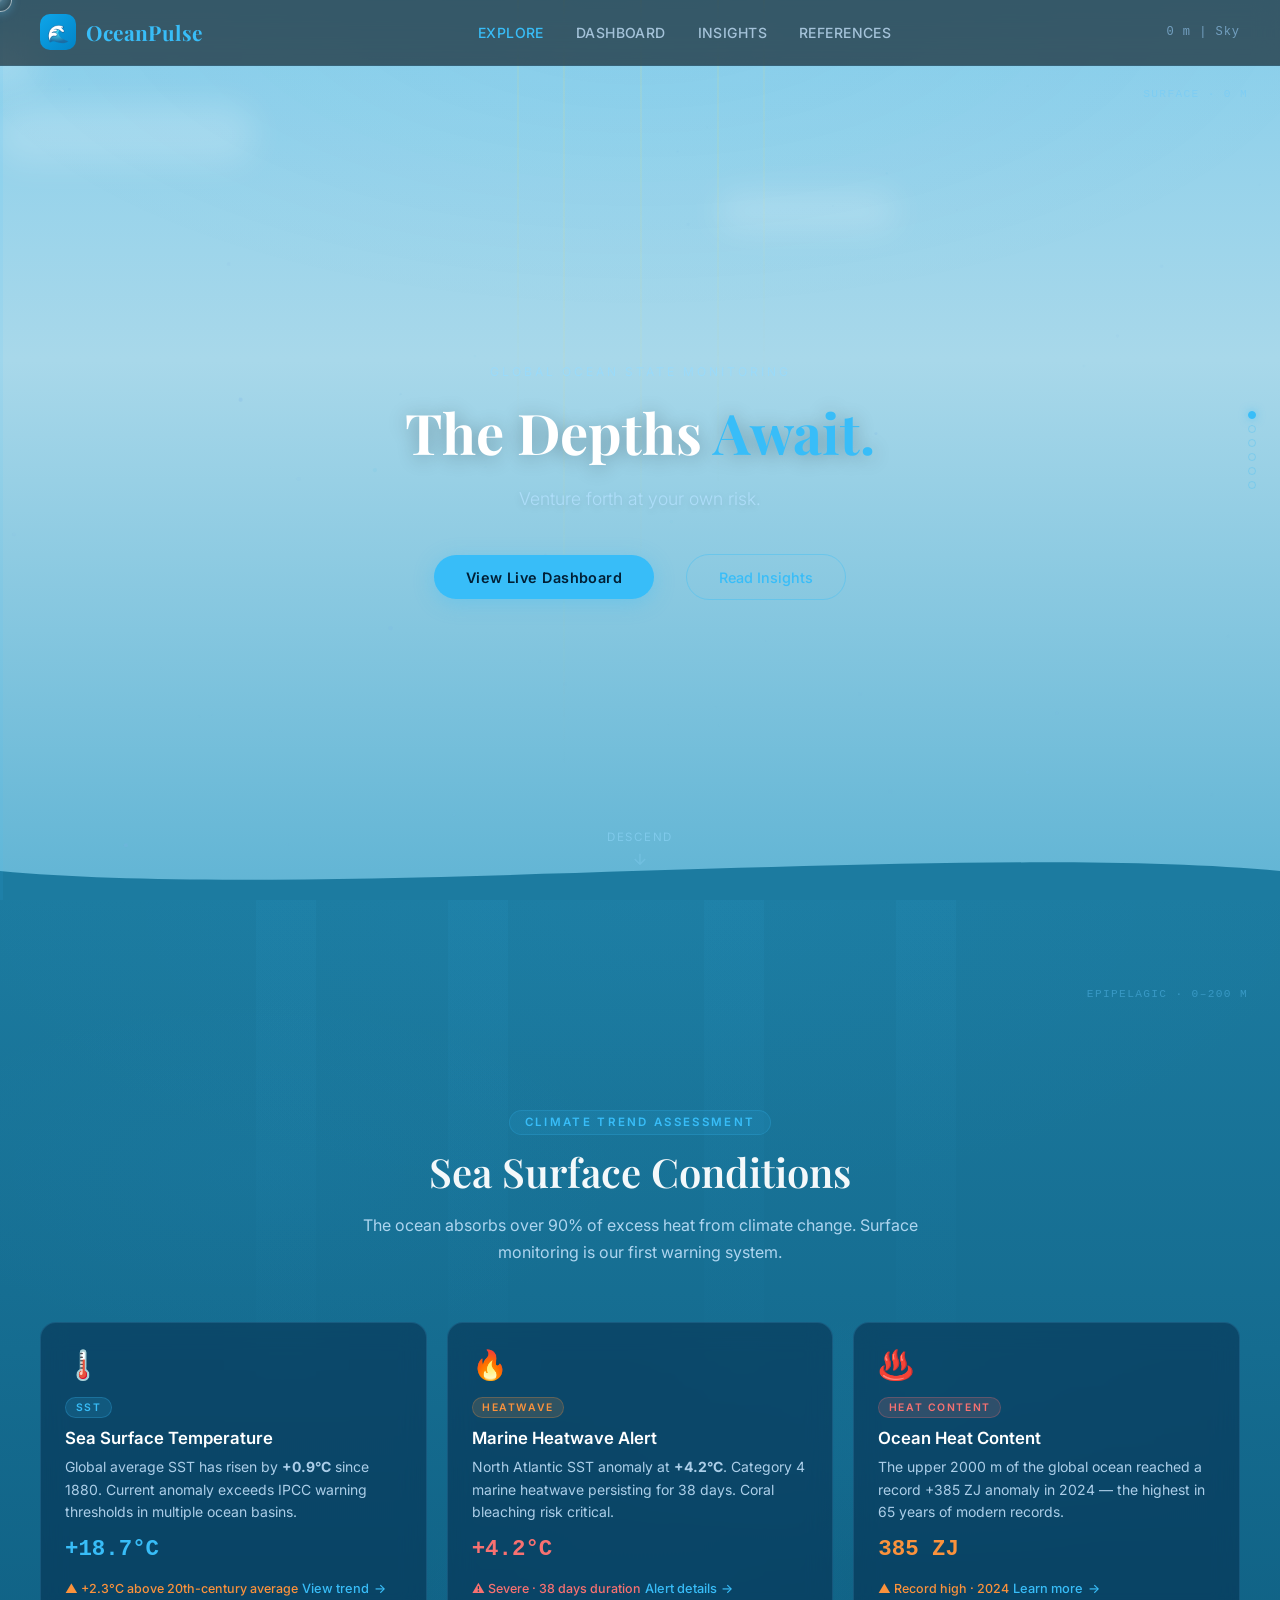
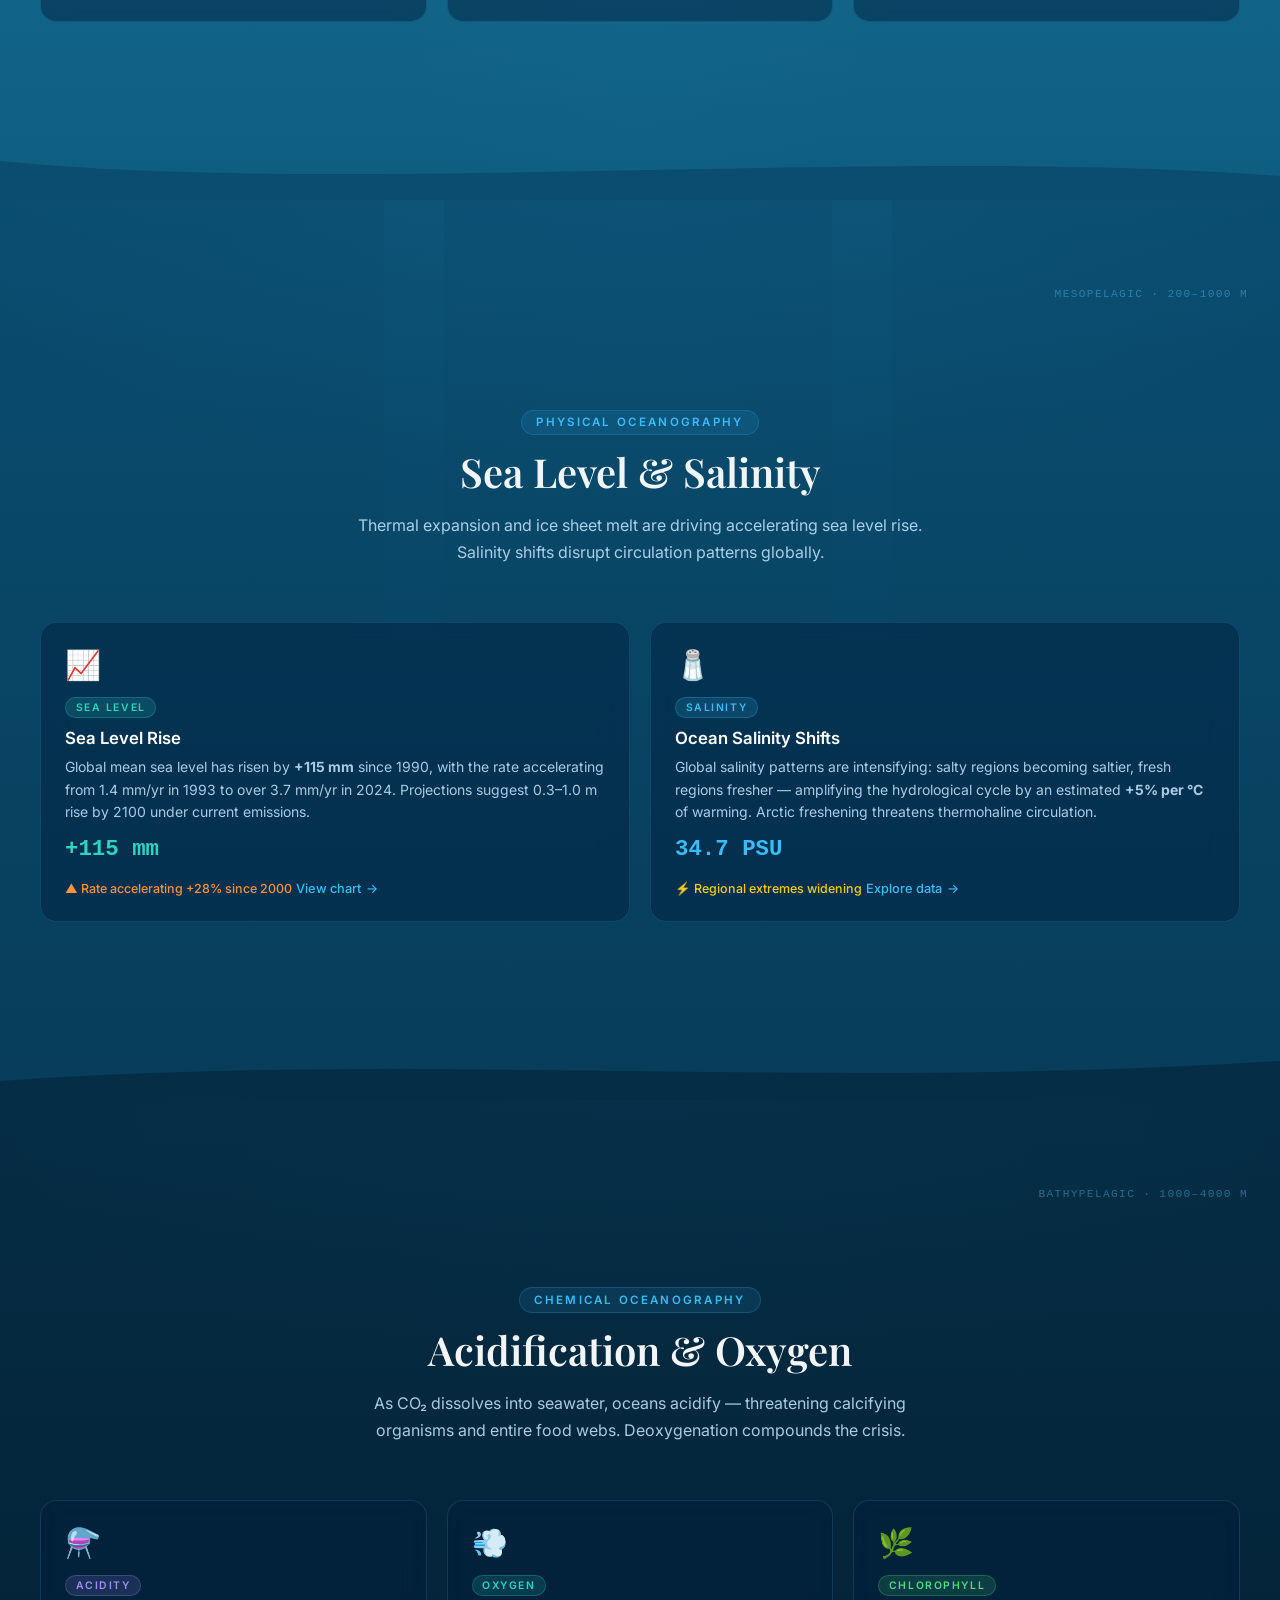
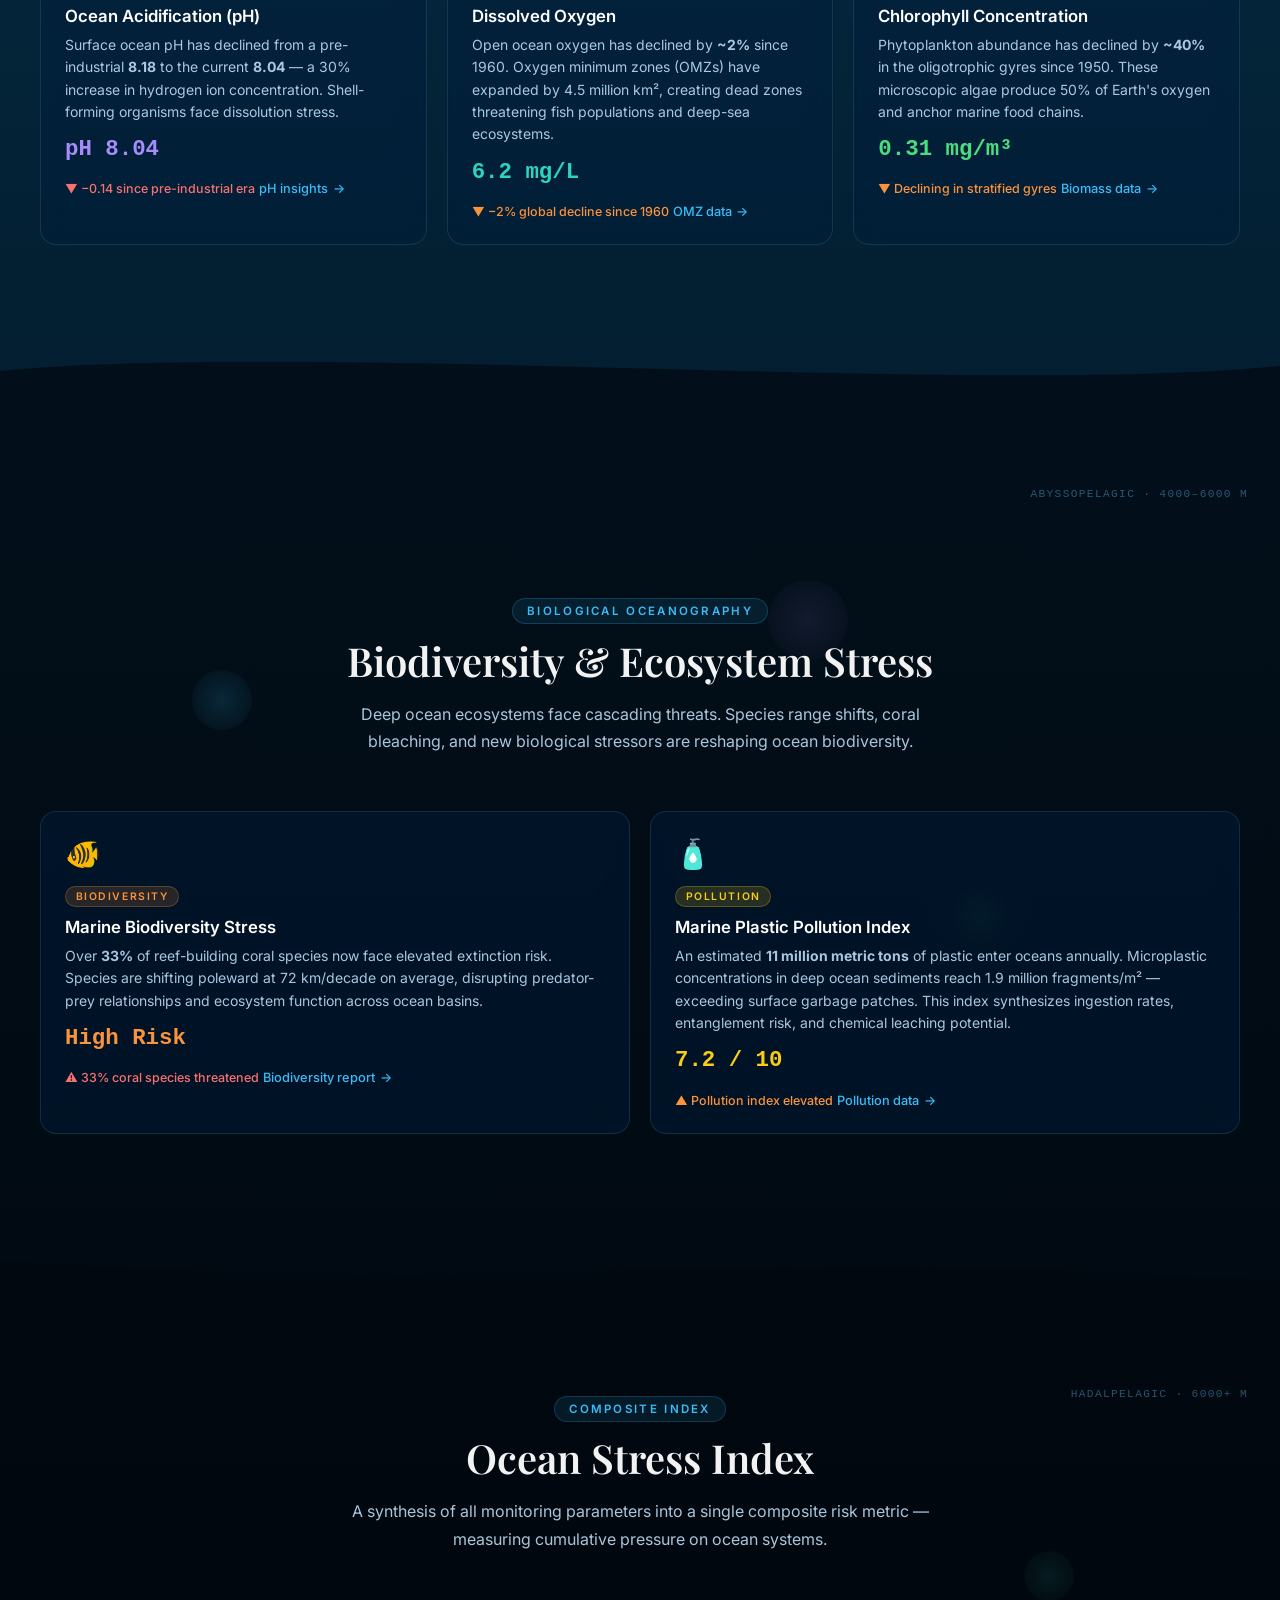
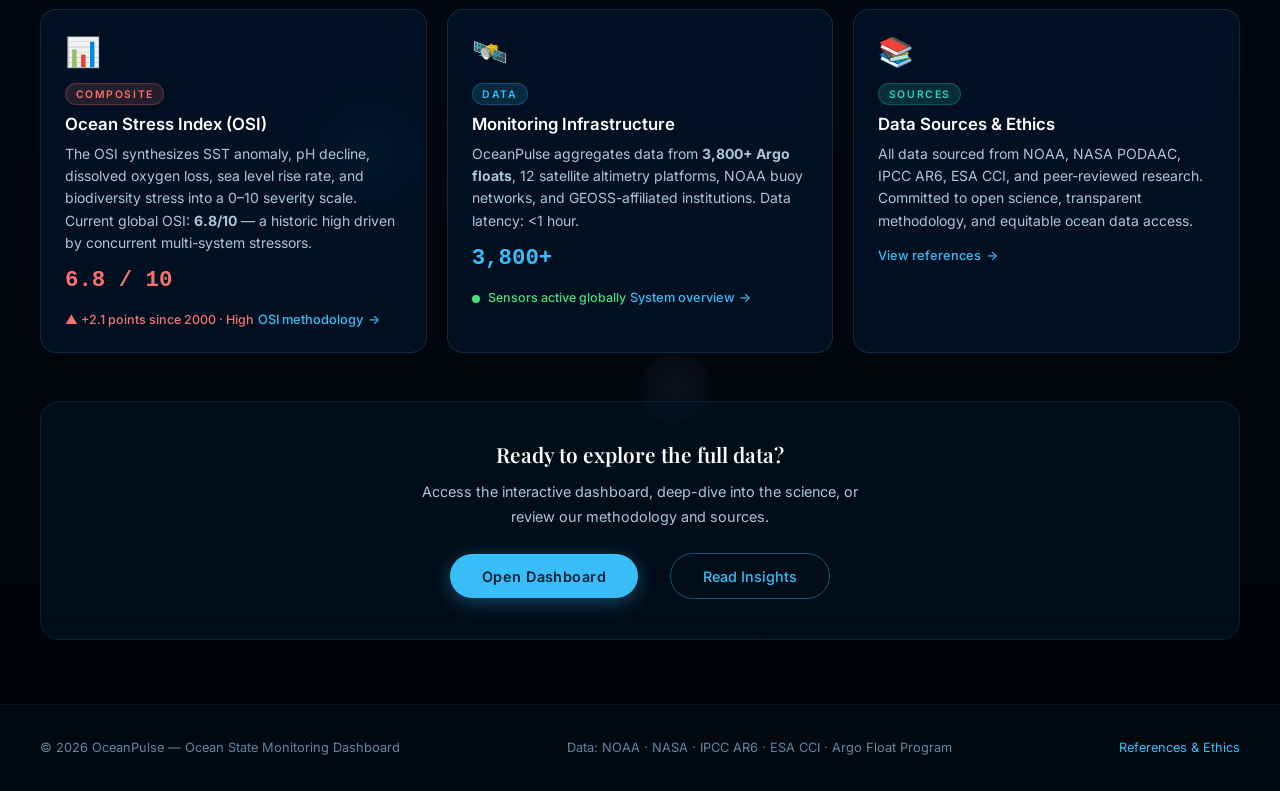
==== commit 33b57f5c: "Update index.html" ====
--- a/index.html
+++ b/index.html
@@ -101,10 +101,10 @@
         <div class="hero-content">
           <div class="hero-eyebrow reveal">Global Ocean State Monitoring</div>
           <h1 id="sky-heading" class="reveal reveal-delay-1">
-            The Ocean is <span>Changing.</span><br />We're Watching.
+            The Depths <span>Await.</span><br />
           </h1>
           <p class="hero-sub reveal reveal-delay-2">
-            Scroll to descend through the ocean layers
+            Venture forth at your own risk.
           </p>
           <div
             class="reveal reveal-delay-3"
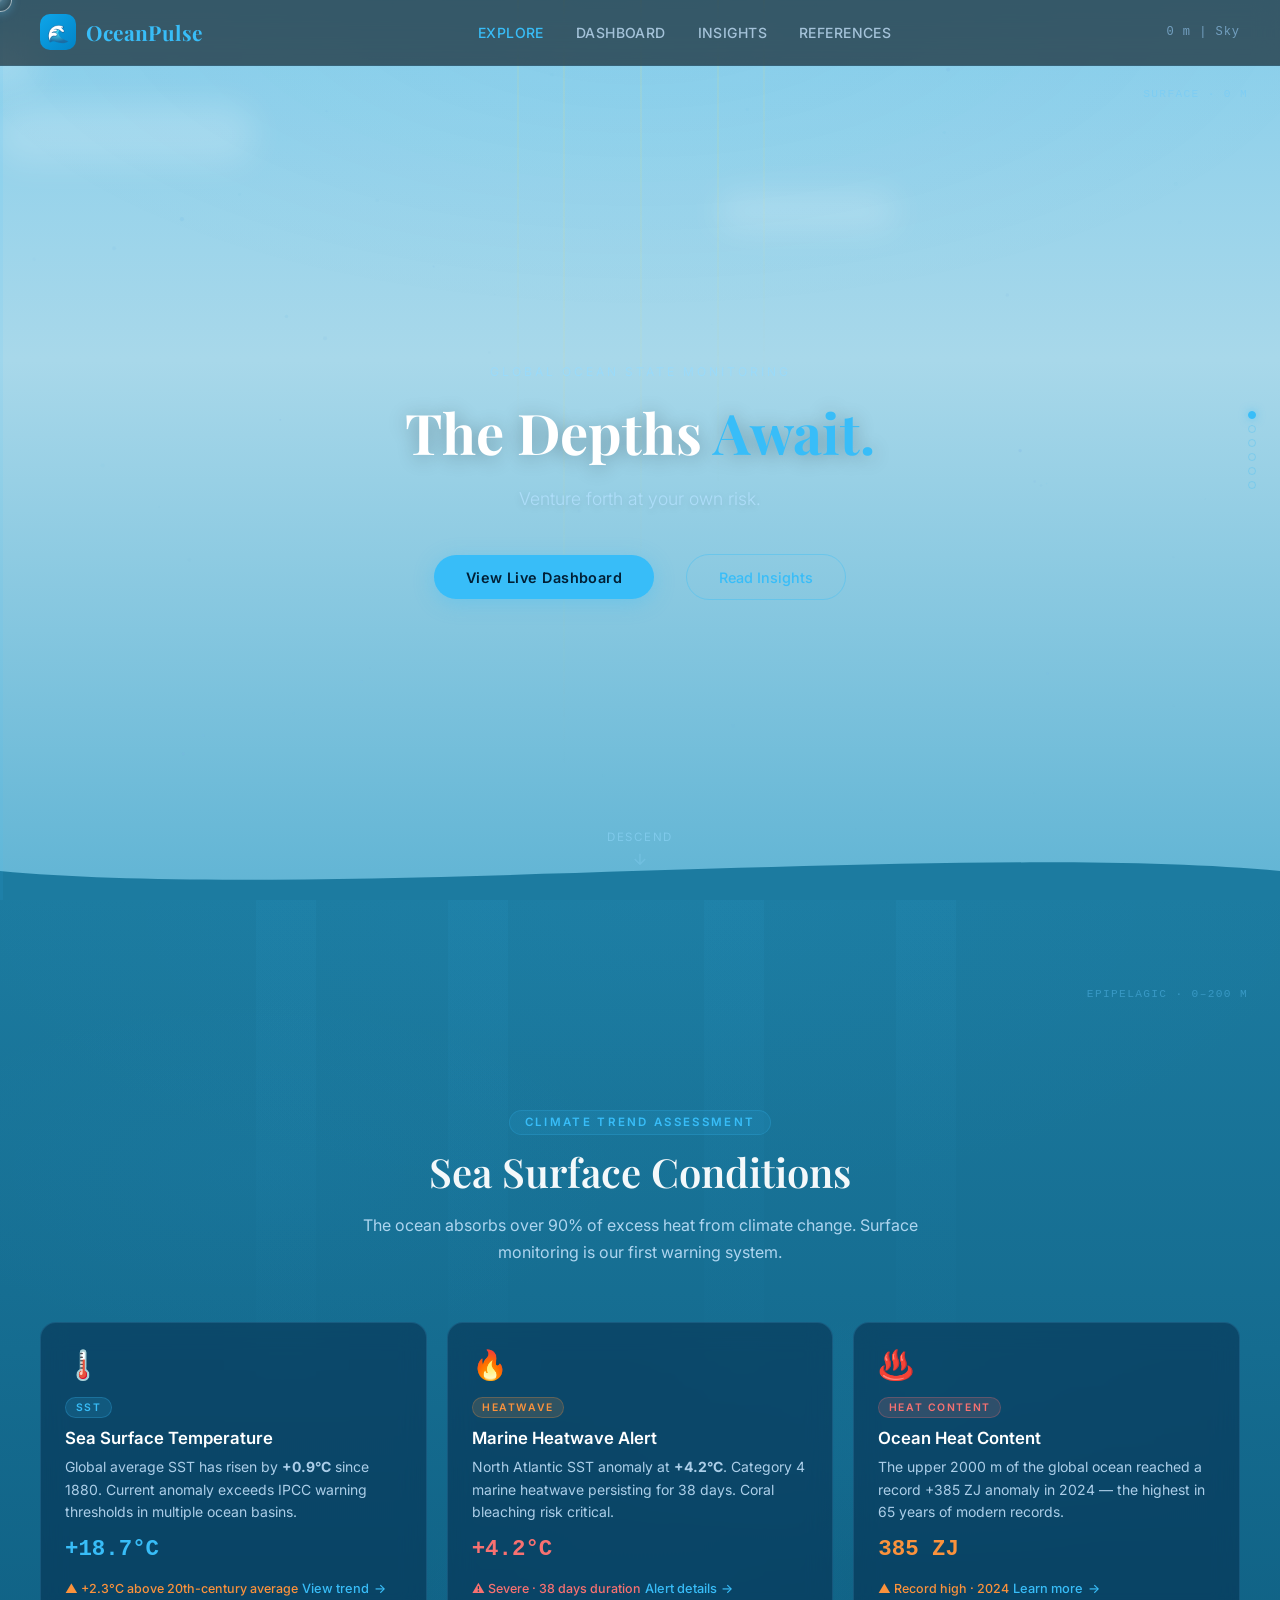
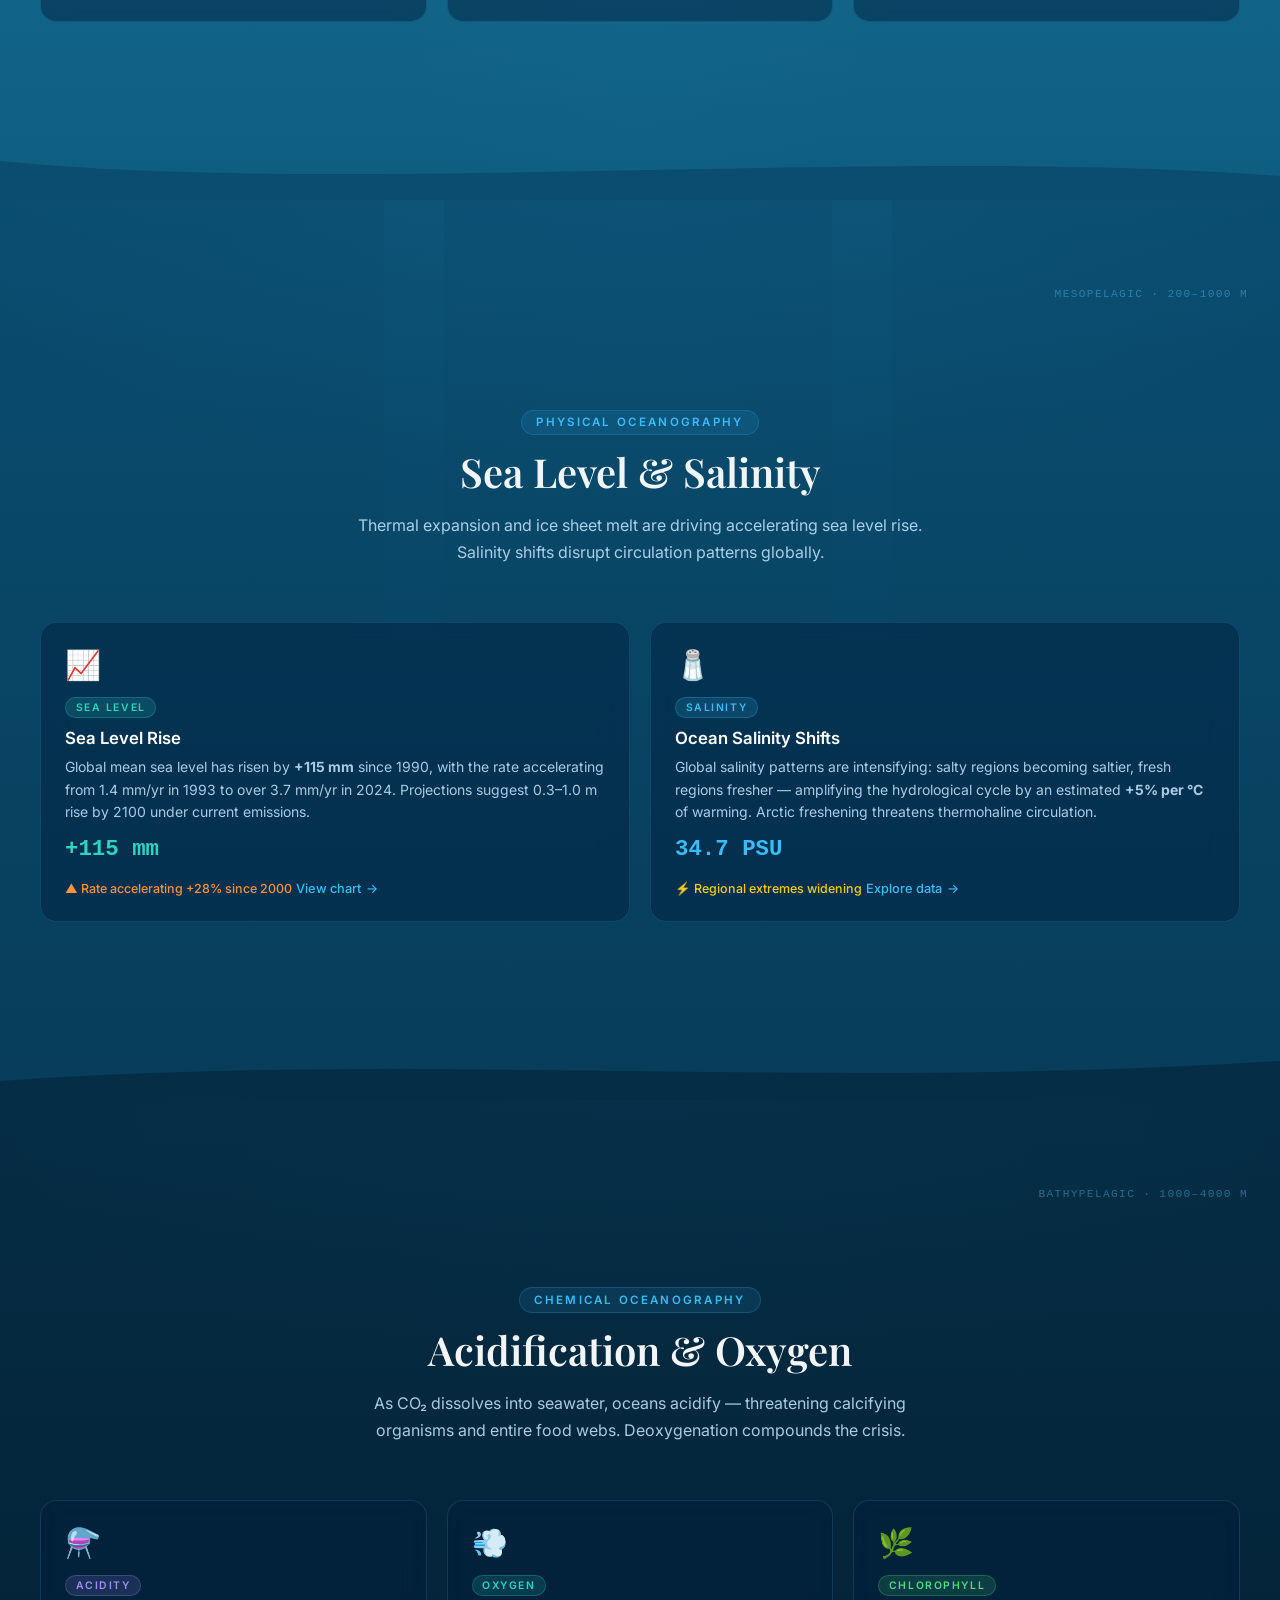
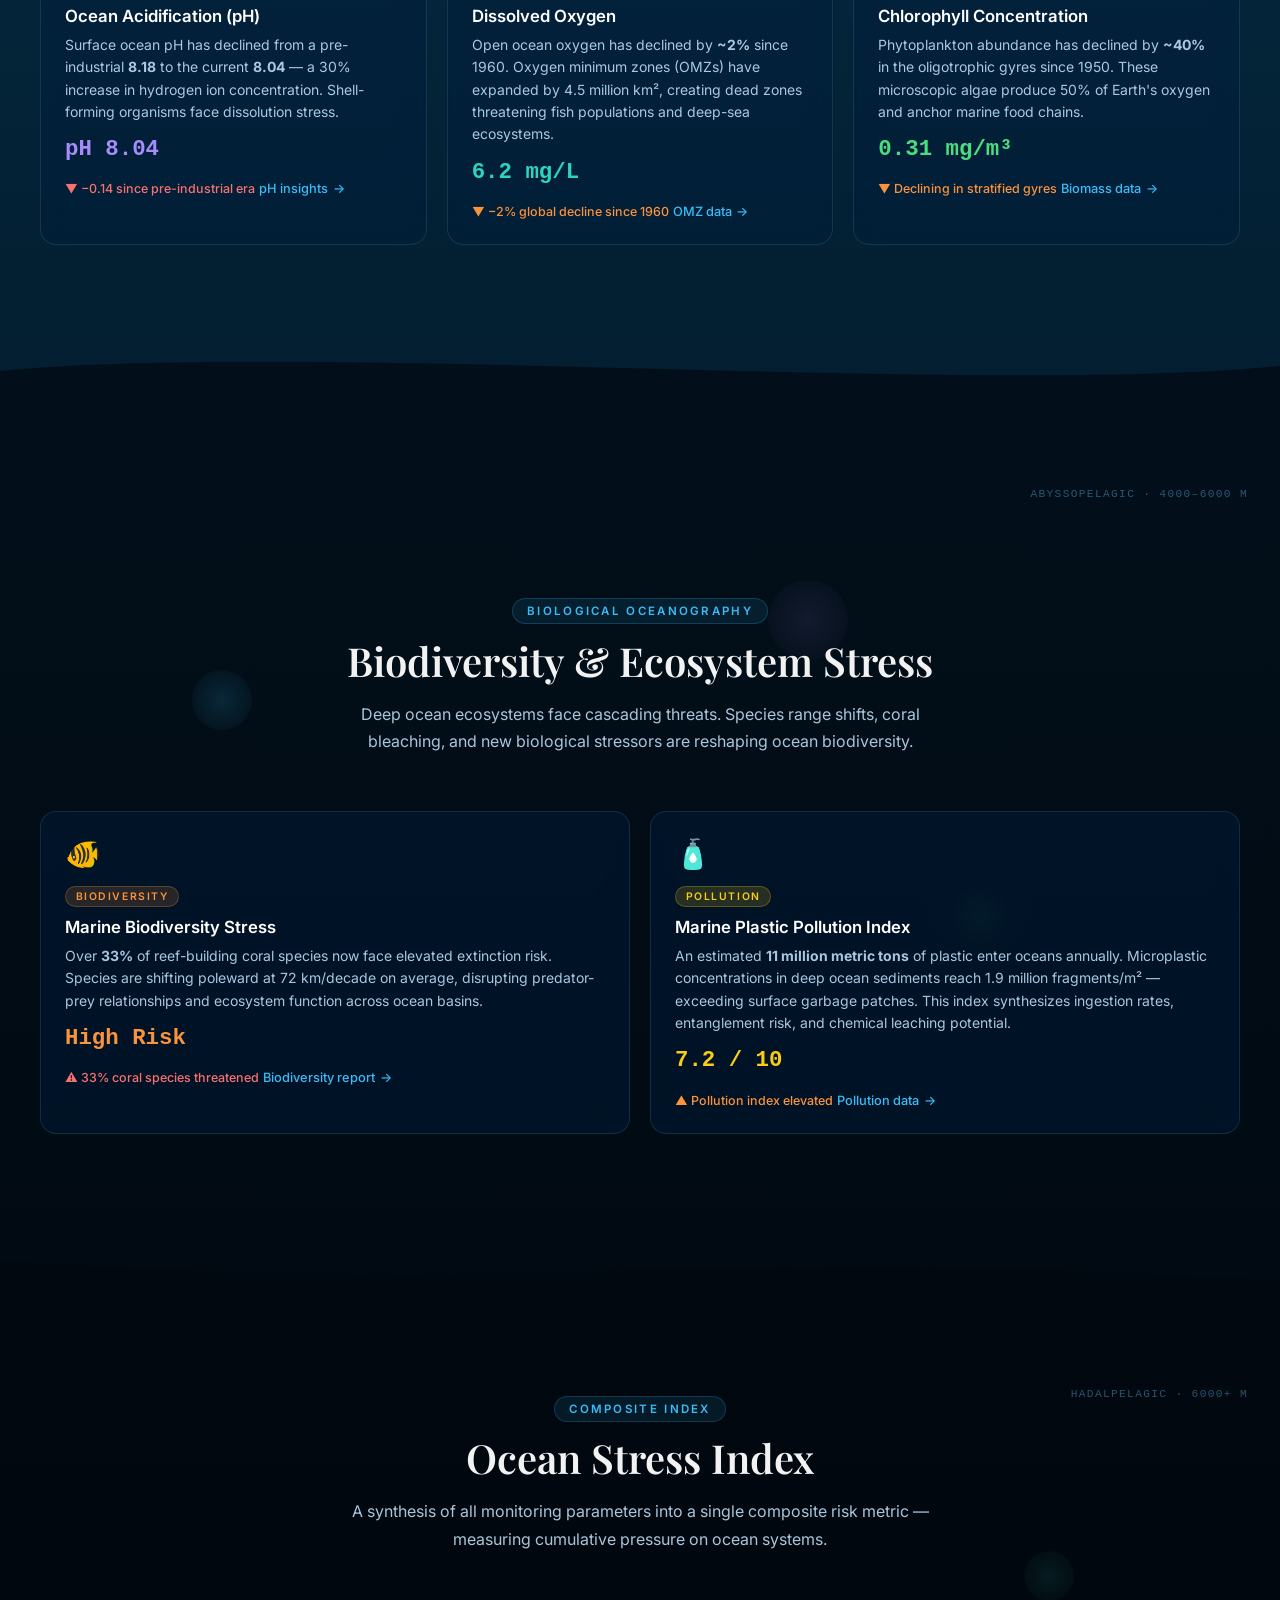
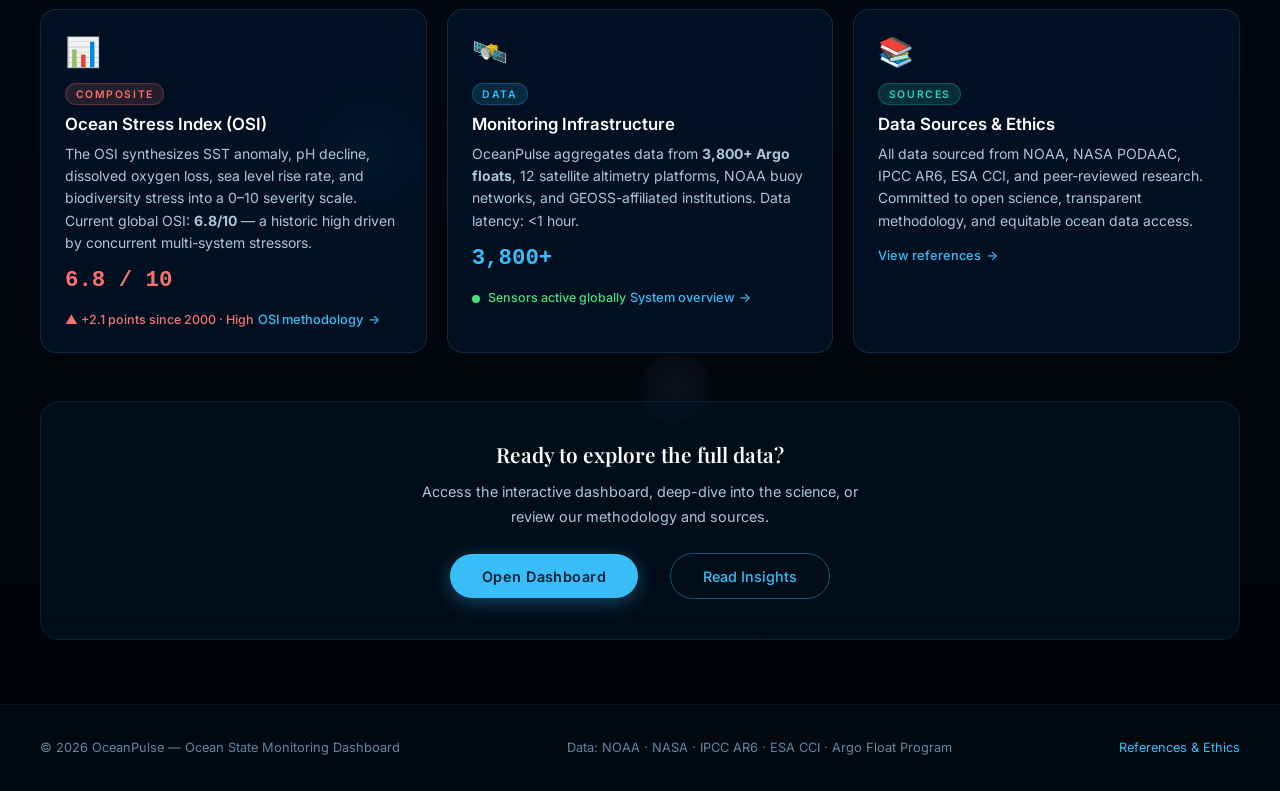
==== commit 3a1f1818: "Update index.html" ====
--- a/index.html
+++ b/index.html
@@ -23,7 +23,6 @@
   </head>
   <body>
     <div class="custom-cursor"></div>
-    <!-- LOADER -->
     <div id="ocean-loader" role="status" aria-live="polite">
       <div class="loader-logo">OceanPulse</div>
       <div class="loader-bar-wrap"><div class="loader-bar"></div></div>
@@ -39,18 +38,14 @@
       </div>
     </div>
 
-    <!-- PARTICLE CANVAS -->
     <canvas id="particle-canvas" aria-hidden="true"></canvas>
 
-    <!-- DEPTH COLOR OVERLAY -->
     <div id="depth-color-overlay" aria-hidden="true"></div>
 
-    <!-- DEPTH PROGRESS BAR -->
     <div id="depth-bar" aria-hidden="true">
       <div id="depth-bar-fill" style="height: 0%"></div>
     </div>
 
-    <!-- PRESSURE GAUGE (section nav) -->
     <nav id="pressure-gauge" aria-label="Section navigation">
       <div class="pressure-node active" title="Sky"></div>
       <div class="pressure-node" title="Ocean Surface"></div>
@@ -60,7 +55,6 @@
       <div class="pressure-node" title="Seafloor"></div>
     </nav>
 
-    <!-- NAVIGATION -->
     <nav class="ocean-nav" role="navigation">
       <a href="index.html" class="nav-logo">
         <div class="nav-logo-icon">🌊</div>
@@ -75,9 +69,6 @@
       <div class="nav-depth-indicator" id="nav-depth-label">0 m · Sky</div>
     </nav>
 
-    <!-- ═══════════════════════════════════════
-     SECTION 1 — SKY (Hero)
-═══════════════════════════════════════ -->
     <section
       id="section-sky"
       class="ocean-section section-sky parallax-scene"
@@ -122,10 +113,8 @@
         </div>
       </div>
 
-      <!-- Waveform -->
       <div class="hero-waveform" aria-hidden="true"></div>
 
-      <!-- Scroll hint -->
       <div class="scroll-hint" aria-hidden="true">
         <span>Descend</span>
         <svg
@@ -138,7 +127,6 @@
         </svg>
       </div>
 
-      <!-- Wave divider -->
       <div class="wave-divider">
         <svg viewBox="0 0 1440 60" preserveAspectRatio="none">
           <path
@@ -149,9 +137,6 @@
       </div>
     </section>
 
-    <!-- ═══════════════════════════════════════
-     SECTION 2 — OCEAN SURFACE (0–200 m)
-═══════════════════════════════════════ -->
     <section
       id="section-surface"
       class="ocean-section section-surface parallax-scene"
@@ -250,9 +235,6 @@
       </div>
     </section>
 
-    <!-- ═══════════════════════════════════════
-     SECTION 3 — SHALLOW (200–1000 m)
-═══════════════════════════════════════ -->
     <section
       id="section-shallow"
       class="ocean-section section-shallow parallax-scene"
@@ -328,9 +310,6 @@
       </div>
     </section>
 
-    <!-- ═══════════════════════════════════════
-     SECTION 4 — MID OCEAN (1000–4000 m)
-═══════════════════════════════════════ -->
     <section
       id="section-mid"
       class="ocean-section section-mid parallax-scene"
@@ -413,9 +392,6 @@
       </div>
     </section>
 
-    <!-- ═══════════════════════════════════════
-     SECTION 5 — DEEP OCEAN (4000–6000 m)
-═══════════════════════════════════════ -->
     <section
       id="section-deep"
       class="ocean-section section-deep parallax-scene"
@@ -528,9 +504,6 @@
       </div>
     </section>
 
-    <!-- ═══════════════════════════════════════
-     SECTION 6 — SEAFLOOR
-═══════════════════════════════════════ -->
     <section
       id="section-floor"
       class="ocean-section section-floor parallax-scene"
@@ -643,7 +616,6 @@
           </a>
         </div>
 
-        <!-- Final CTA -->
         <div
           class="reveal"
           style="
@@ -678,7 +650,6 @@
       </div>
     </section>
 
-    <!-- FOOTER -->
     <footer class="ocean-footer">
       <p>© 2026 OceanPulse — Ocean State Monitoring Dashboard</p>
       <p>Data: NOAA · NASA · IPCC AR6 · ESA CCI · Argo Float Program</p>
--- a/css/base.css
+++ b/css/base.css
@@ -1,4 +1,4 @@
-/* base.css — Reset, typography, variables */
+/* base.css */
 @import url('https://fonts.googleapis.com/css2?family=Inter:wght@300;400;500;600;700;800&family=Playfair+Display:wght@400;600;700&display=swap');
 
 *, *::before, *::after {
@@ -76,13 +76,11 @@
   color: var(--text-mid);
 }
 
-/* Scrollbar */
 ::-webkit-scrollbar { width: 6px; }
 ::-webkit-scrollbar-track { background: #010a12; }
 ::-webkit-scrollbar-thumb { background: rgba(56,189,248,0.3); border-radius: 3px; }
 ::-webkit-scrollbar-thumb:hover { background: rgba(56,189,248,0.55); }
 
-/* Accessibility */
 @media (prefers-reduced-motion: reduce) {
   *, *::before, *::after {
     animation: none !important;
@@ -90,13 +88,11 @@
   }
 }
 
-/* Selection */
 ::selection {
   background: rgba(56,189,248,0.3);
   color: white;
 }
 
-/* Utility */
 .sr-only {
   position: absolute;
   width: 1px;
--- a/css/layout.css
+++ b/css/layout.css
@@ -1,6 +1,5 @@
-/* layout.css — Sections, grid, cards, nav */
-
-/* NAV */
+/* layout.css */
+
 .ocean-nav {
   position: fixed;
   top: 0; left: 0; right: 0;
@@ -77,7 +76,6 @@
   .nav-depth-indicator { display: none; }
 }
 
-/* SECTIONS */
 .ocean-section {
   position: relative;
   min-height: 100vh;
@@ -112,7 +110,6 @@
   background: linear-gradient(180deg, var(--floor-top) 0%, var(--floor-bottom) 100%);
 }
 
-/* Section depth label */
 .depth-label {
   position: absolute;
   top: 5.5rem;
@@ -124,7 +121,6 @@
   text-transform: uppercase;
 }
 
-/* Section inner */
 .section-inner {
   position: relative;
   z-index: 2;
@@ -133,7 +129,6 @@
   margin: 0 auto;
 }
 
-/* Section hero text */
 .section-hero {
   text-align: center;
   margin-bottom: 3.5rem;
@@ -160,7 +155,6 @@
   color: var(--text-mid);
 }
 
-/* CARD GRID */
 .card-grid {
   display: grid;
   grid-template-columns: repeat(auto-fit, minmax(280px, 1fr));
@@ -171,7 +165,6 @@
   grid-template-columns: repeat(auto-fit, minmax(340px, 1fr));
 }
 
-/* BLURB CARD */
 .blurb-card {
   background: var(--card-glass);
   border: 1px solid var(--card-border);
@@ -263,7 +256,6 @@
   transform: translateX(4px);
 }
 
-/* Tag colors */
 .tag-blue   { background: rgba(56,189,248,0.15); color: #38bdf8; border: 1px solid rgba(56,189,248,0.25); }
 .tag-teal   { background: rgba(45,212,191,0.15); color: #2dd4bf; border: 1px solid rgba(45,212,191,0.25); }
 .tag-green  { background: rgba(74,222,128,0.15); color: #4ade80; border: 1px solid rgba(74,222,128,0.25); }
@@ -272,7 +264,6 @@
 .tag-red    { background: rgba(248,113,113,0.15);  color: #f87171; border: 1px solid rgba(248,113,113,0.25); }
 .tag-purple { background: rgba(167,139,250,0.15);  color: #a78bfa; border: 1px solid rgba(167,139,250,0.25); }
 
-/* HERO SECTION */
 .hero-content {
   text-align: center;
   position: relative;
@@ -380,7 +371,6 @@
   50% { transform: translateX(-50%) translateY(8px); }
 }
 
-/* DASHBOARD PAGE LAYOUT */
 .page-wrapper {
   min-height: 100vh;
   background: linear-gradient(180deg, #020f1a 0%, #010810 100%);
@@ -399,7 +389,6 @@
   padding: 2.5rem 2rem;
 }
 
-/* Stat cards row */
 .stats-row {
   display: grid;
   grid-template-columns: repeat(auto-fit, minmax(200px, 1fr));
@@ -445,7 +434,6 @@
   gap: 0.3rem;
 }
 
-/* Chart card */
 .chart-card {
   background: rgba(0,20,40,0.65);
   border: 1px solid rgba(56,189,248,0.12);
@@ -474,7 +462,6 @@
   position: relative;
 }
 
-/* Alert cards */
 .alert-card {
   background: rgba(0,20,40,0.65);
   border: 1px solid rgba(56,189,248,0.1);
@@ -531,7 +518,6 @@
 .badge-moderate { background: rgba(251,146,60,0.15);  color: #fb923c; border: 1px solid rgba(251,146,60,0.3); }
 .badge-severe   { background: rgba(248,113,113,0.15);  color: #f87171; border: 1px solid rgba(248,113,113,0.3); }
 
-/* INSIGHTS PAGE */
 .insights-section {
   max-width: 780px;
   margin: 0 auto;
@@ -584,7 +570,7 @@
   border-radius: 4px;
 }
 
-/* REFERENCES PAGE */
+
 .ref-block {
   background: rgba(0,20,40,0.5);
   border: 1px solid rgba(56,189,248,0.08);
@@ -625,7 +611,6 @@
   color: var(--text-dim);
 }
 
-/* Mobile */
 @media (max-width: 640px) {
   .card-grid, .card-grid-2 { grid-template-columns: 1fr; }
   .stats-row { grid-template-columns: 1fr 1fr; }
--- a/css/effects.css
+++ b/css/effects.css
@@ -1,6 +1,5 @@
-/* effects.css — Particles, animations, hover glows, loader */
-
-/* LOADER */
+/* effects.css */
+
 #ocean-loader {
   position: fixed;
   inset: 0;
@@ -87,7 +86,6 @@
   50% { transform: translateY(-8px); opacity: 1; }
 }
 
-/* PARTICLE CANVAS */
 #particle-canvas {
   position: fixed;
   inset: 0;
@@ -96,7 +94,6 @@
   opacity: 0.55;
 }
 
-/* WAVE DIVIDERS */
 .wave-divider {
   position: absolute;
   bottom: -1px;
@@ -113,7 +110,6 @@
   height: 60px;
 }
 
-/* DEPTH PROGRESS BAR */
 #depth-bar {
   position: fixed;
   left: 0;
@@ -130,7 +126,6 @@
   transition: height 0.1s linear;
 }
 
-/* SCROLL REVEAL */
 .reveal {
   opacity: 0;
   transform: translateY(28px);
@@ -147,7 +142,6 @@
 .reveal-delay-3 { transition-delay: 0.3s; }
 .reveal-delay-4 { transition-delay: 0.4s; }
 
-/* SECTION transition fade */
 .blurb-card {
   transition: opacity 0.55s ease, transform 0.55s ease, box-shadow 0.25s ease, background 0.25s ease;
 }
@@ -156,13 +150,11 @@
 .blurb-card:nth-child(3) { transition-delay: 0.16s; }
 .blurb-card:nth-child(4) { transition-delay: 0.24s; }
 
-/* GLOW pulse on cards */
 @keyframes glowPulse {
   0%, 100% { box-shadow: 0 0 0 0 rgba(56,189,248,0); }
   50% { box-shadow: 0 0 20px 4px rgba(56,189,248,0.12); }
 }
 
-/* OCEAN BACKGROUND EFFECTS */
 .ocean-shimmer {
   position: absolute;
   inset: 0;
@@ -188,7 +180,6 @@
   to   { opacity: 1; transform: scale(1.03) translateY(-6px); }
 }
 
-/* SKY CLOUDS */
 .sky-cloud {
   position: absolute;
   border-radius: 999px;
@@ -206,7 +197,6 @@
   to   { transform: translateX(110vw); }
 }
 
-/* SUNRAYS */
 .sunray {
   position: absolute;
   top: 0;
@@ -223,7 +213,6 @@
   to   { opacity: 0.7; transform: rotate(calc(var(--r, 0deg) + 2deg)); }
 }
 
-/* BIOLUMINESCENCE at depth */
 .biolum {
   position: absolute;
   border-radius: 50%;
@@ -236,13 +225,11 @@
   50% { opacity: 0.5; transform: scale(1.1); }
 }
 
-/* Scroll transition blurring for deeper sections */
 .section-deep .ocean-shimmer,
 .section-floor .ocean-shimmer {
   background: radial-gradient(ellipse 60% 40% at 50% 50%, rgba(0,100,150,0.06) 0%, transparent 70%);
 }
 
-/* Pulse dot */
 .live-dot {
   display: inline-block;
   width: 8px; height: 8px;
@@ -259,7 +246,6 @@
   100% { box-shadow: 0 0 0 0 rgba(74,222,128,0); }
 }
 
-/* HERO WAVEFORM */
 .hero-waveform {
   position: absolute;
   bottom: 4rem;
--- a/css/parallax.css
+++ b/css/parallax.css
@@ -1,6 +1,5 @@
-/* parallax.css — Parallax layers and scroll-based depth effects */
+/* parallax.css */
 
-/* Layer system */
 .parallax-scene {
   position: relative;
   overflow: hidden;
@@ -17,7 +16,7 @@
 .layer-mid   { z-index: 1; }
 .layer-front { z-index: 2; }
 
-/* Floating particles via CSS */
+
 .floating-particle {
   position: absolute;
   border-radius: 50%;
@@ -33,7 +32,6 @@
   100% { transform: translateY(-120px) translateX(var(--drift, 20px)); opacity: 0; }
 }
 
-/* Depth-scroll color shift overlay */
 #depth-color-overlay {
   position: fixed;
   inset: 0;
@@ -43,7 +41,6 @@
   transition: background 0.4s linear;
 }
 
-/* Scroll-based blur for depth illusion */
 .depth-blur-section {
   position: relative;
 }
@@ -52,7 +49,6 @@
   will-change: filter;
 }
 
-/* Section-specific depth atmospheres */
 .section-sky .parallax-bg {
   background: radial-gradient(ellipse 100% 50% at 50% -10%, rgba(135,206,235,0.4) 0%, transparent 60%);
 }
@@ -84,7 +80,6 @@
   z-index: 0;
 }
 
-/* Underwater light rays */
 .light-rays {
   position: absolute;
   top: 0; left: 0; right: 0;
@@ -109,7 +104,6 @@
   to   { transform: rotate(calc(var(--base, -10deg) + 6deg)) scaleX(1.2); opacity: 1; }
 }
 
-/* Seafloor sediment drift */
 .sediment {
   position: absolute;
   bottom: 0;
@@ -121,7 +115,6 @@
   pointer-events: none;
 }
 
-/* Pressure gauge sidebar */
 #pressure-gauge {
   position: fixed;
   right: 1.5rem;
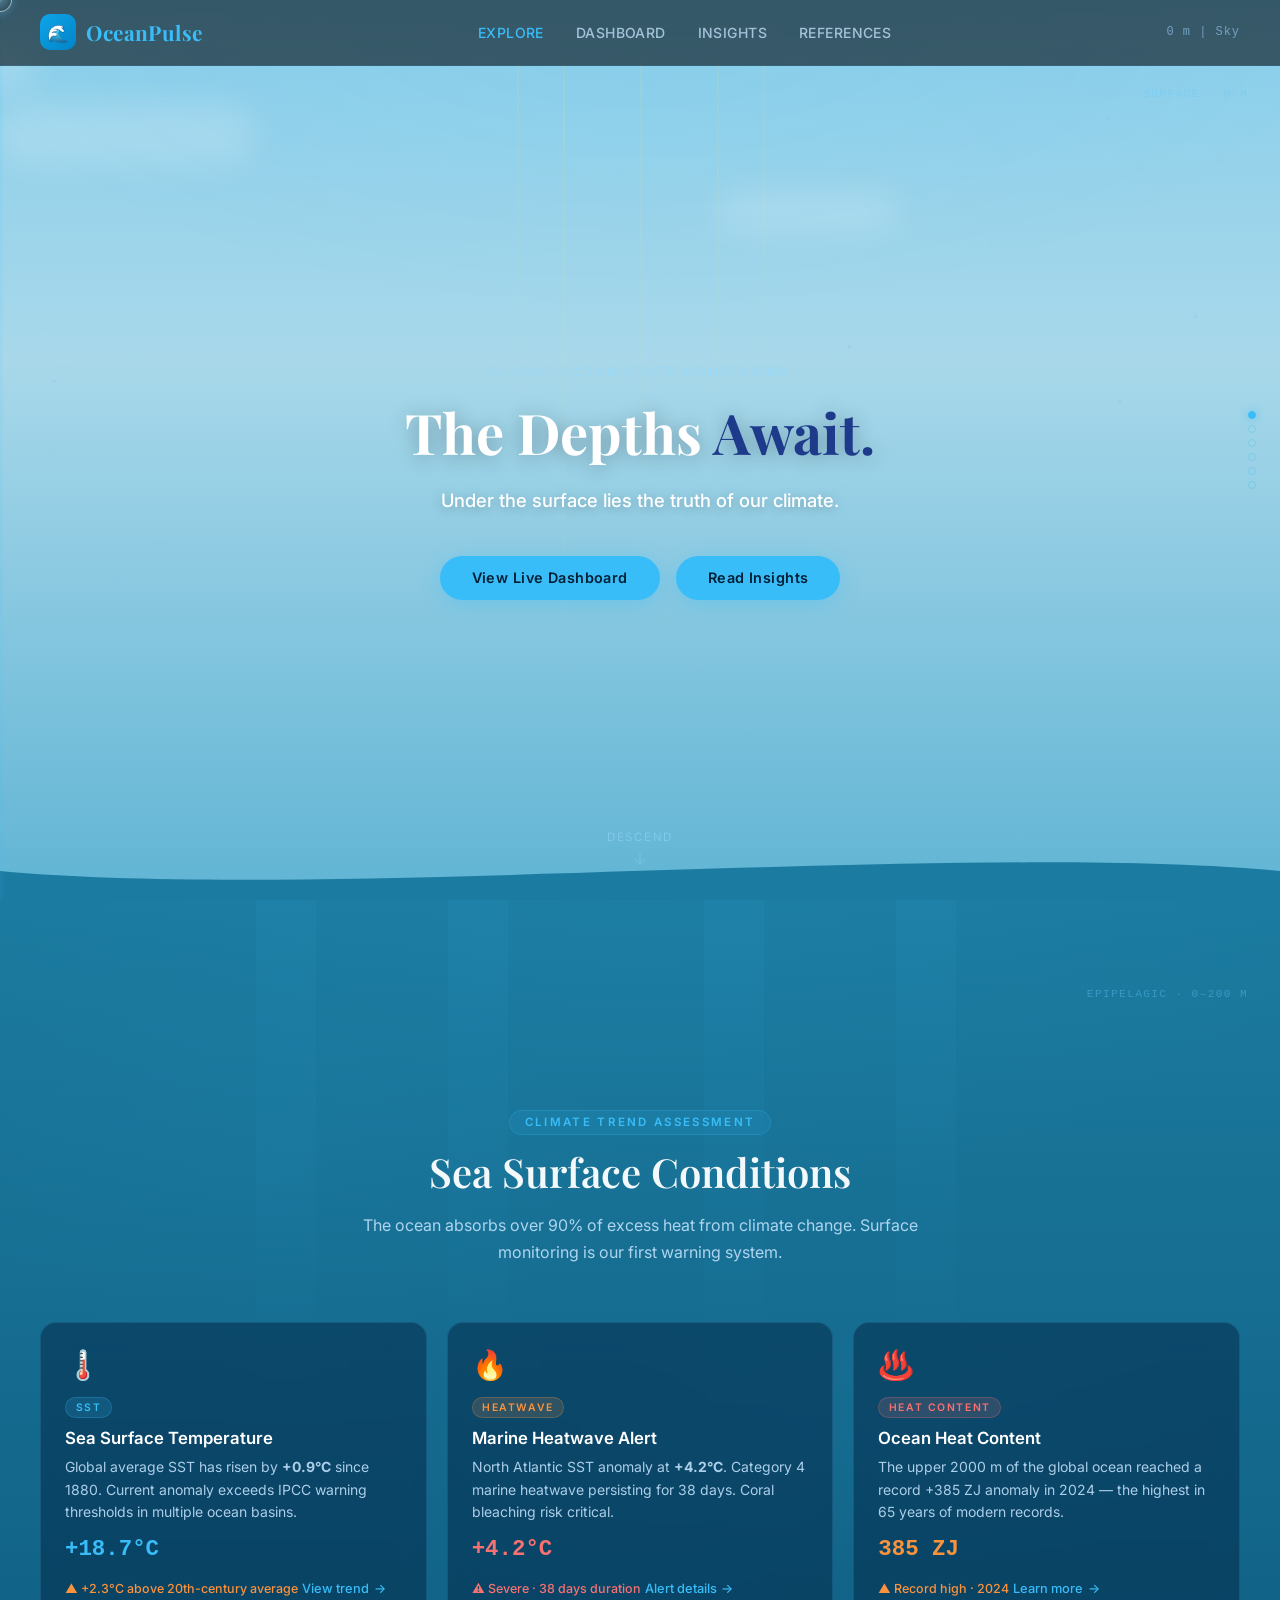
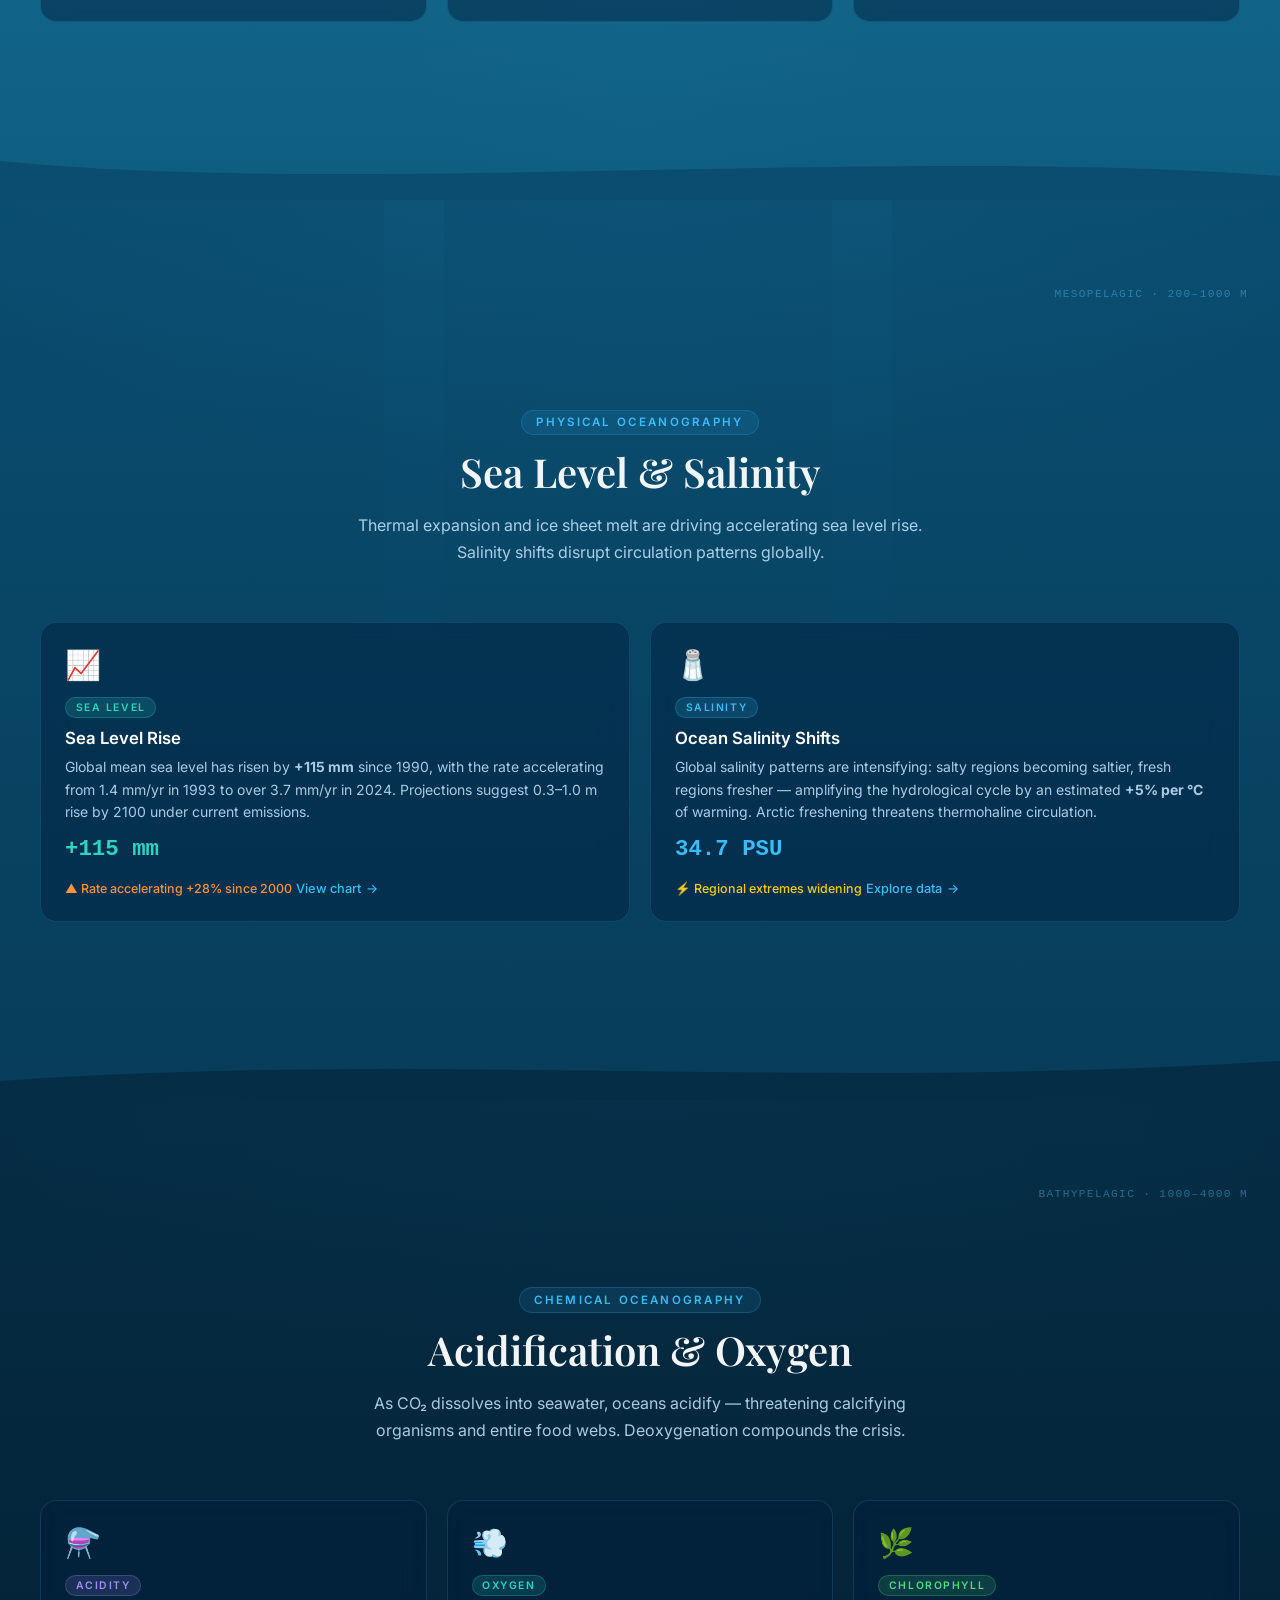
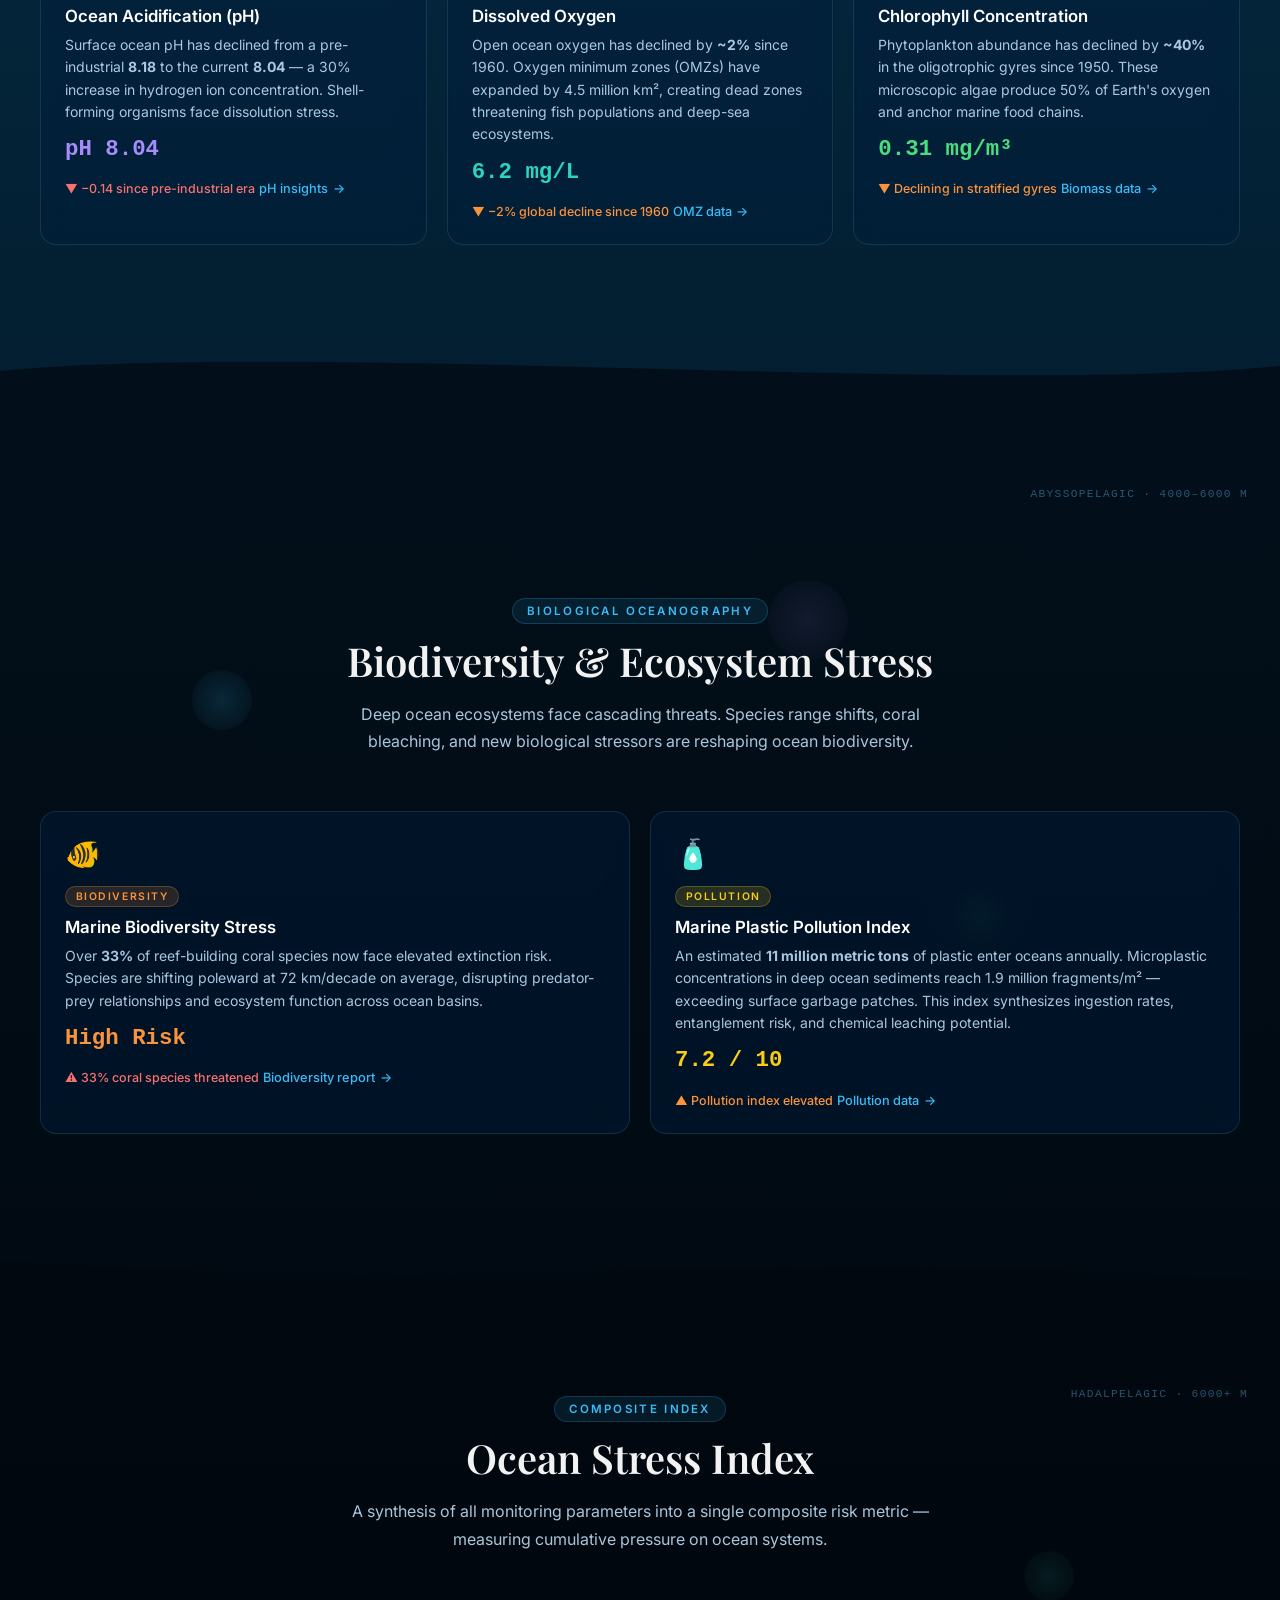
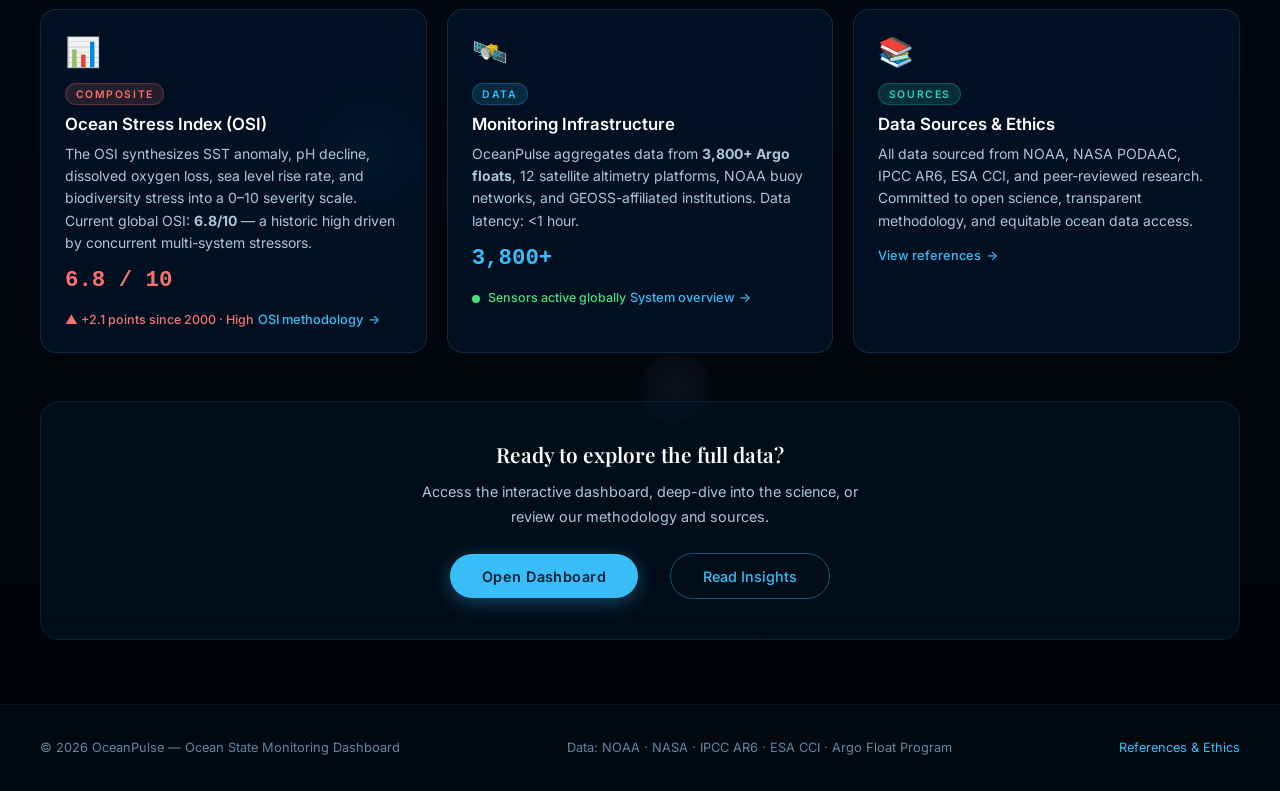
==== commit c9d51182: "Updated Flask backend and NOAA live API." ====
--- a/index.html
+++ b/index.html
@@ -23,6 +23,7 @@
   </head>
   <body>
     <div class="custom-cursor"></div>
+    <!-- LOADER -->
     <div id="ocean-loader" role="status" aria-live="polite">
       <div class="loader-logo">OceanPulse</div>
       <div class="loader-bar-wrap"><div class="loader-bar"></div></div>
@@ -38,14 +39,18 @@
       </div>
     </div>
 
+    <!-- PARTICLE CANVAS -->
     <canvas id="particle-canvas" aria-hidden="true"></canvas>
 
+    <!-- DEPTH COLOR OVERLAY -->
     <div id="depth-color-overlay" aria-hidden="true"></div>
 
+    <!-- DEPTH PROGRESS BAR -->
     <div id="depth-bar" aria-hidden="true">
       <div id="depth-bar-fill" style="height: 0%"></div>
     </div>
 
+    <!-- PRESSURE GAUGE (section nav) -->
     <nav id="pressure-gauge" aria-label="Section navigation">
       <div class="pressure-node active" title="Sky"></div>
       <div class="pressure-node" title="Ocean Surface"></div>
@@ -55,6 +60,7 @@
       <div class="pressure-node" title="Seafloor"></div>
     </nav>
 
+    <!-- NAVIGATION -->
     <nav class="ocean-nav" role="navigation">
       <a href="index.html" class="nav-logo">
         <div class="nav-logo-icon">🌊</div>
@@ -69,6 +75,9 @@
       <div class="nav-depth-indicator" id="nav-depth-label">0 m · Sky</div>
     </nav>
 
+    <!-- ═══════════════════════════════════════
+     SECTION 1 — SKY (Hero)
+═══════════════════════════════════════ -->
     <section
       id="section-sky"
       class="ocean-section section-sky parallax-scene"
@@ -94,8 +103,8 @@
           <h1 id="sky-heading" class="reveal reveal-delay-1">
             The Depths <span>Await.</span><br />
           </h1>
-          <p class="hero-sub reveal reveal-delay-2">
-            Venture forth at your own risk.
+          <p class="hero-sub reveal reveal-delay-2" style="font-size:1.15rem; color:#ffffff; max-width:580px; margin:0 auto 2.5rem; font-weight:500; text-shadow: 0 2px 12px rgba(0,0,0,0.3);">
+            Under the surface lies the truth of our climate.
           </p>
           <div
             class="reveal reveal-delay-3"
@@ -108,13 +117,15 @@
             "
           >
             <a href="dashboard.html" class="hero-cta">View Live Dashboard</a>
-            <a href="insights.html" class="hero-cta-ghost">Read Insights</a>
+            <a href="insights.html" class="hero-cta">Read Insights</a>
           </div>
         </div>
       </div>
 
+      <!-- Waveform -->
       <div class="hero-waveform" aria-hidden="true"></div>
 
+      <!-- Scroll hint -->
       <div class="scroll-hint" aria-hidden="true">
         <span>Descend</span>
         <svg
@@ -127,6 +138,7 @@
         </svg>
       </div>
 
+      <!-- Wave divider -->
       <div class="wave-divider">
         <svg viewBox="0 0 1440 60" preserveAspectRatio="none">
           <path
@@ -137,6 +149,9 @@
       </div>
     </section>
 
+    <!-- ═══════════════════════════════════════
+     SECTION 2 — OCEAN SURFACE (0–200 m)
+═══════════════════════════════════════ -->
     <section
       id="section-surface"
       class="ocean-section section-surface parallax-scene"
@@ -235,6 +250,9 @@
       </div>
     </section>
 
+    <!-- ═══════════════════════════════════════
+     SECTION 3 — SHALLOW (200–1000 m)
+═══════════════════════════════════════ -->
     <section
       id="section-shallow"
       class="ocean-section section-shallow parallax-scene"
@@ -310,6 +328,9 @@
       </div>
     </section>
 
+    <!-- ═══════════════════════════════════════
+     SECTION 4 — MID OCEAN (1000–4000 m)
+═══════════════════════════════════════ -->
     <section
       id="section-mid"
       class="ocean-section section-mid parallax-scene"
@@ -392,6 +413,9 @@
       </div>
     </section>
 
+    <!-- ═══════════════════════════════════════
+     SECTION 5 — DEEP OCEAN (4000–6000 m)
+═══════════════════════════════════════ -->
     <section
       id="section-deep"
       class="ocean-section section-deep parallax-scene"
@@ -504,6 +528,9 @@
       </div>
     </section>
 
+    <!-- ═══════════════════════════════════════
+     SECTION 6 — SEAFLOOR
+═══════════════════════════════════════ -->
     <section
       id="section-floor"
       class="ocean-section section-floor parallax-scene"
@@ -616,6 +643,7 @@
           </a>
         </div>
 
+        <!-- Final CTA -->
         <div
           class="reveal"
           style="
@@ -650,6 +678,7 @@
       </div>
     </section>
 
+    <!-- FOOTER -->
     <footer class="ocean-footer">
       <p>© 2026 OceanPulse — Ocean State Monitoring Dashboard</p>
       <p>Data: NOAA · NASA · IPCC AR6 · ESA CCI · Argo Float Program</p>
--- a/css/base.css
+++ b/css/base.css
@@ -1,4 +1,4 @@
-/* base.css */
+/* base.css — Reset, typography, variables */
 @import url('https://fonts.googleapis.com/css2?family=Inter:wght@300;400;500;600;700;800&family=Playfair+Display:wght@400;600;700&display=swap');
 
 *, *::before, *::after {
@@ -76,11 +76,13 @@
   color: var(--text-mid);
 }
 
+/* Scrollbar */
 ::-webkit-scrollbar { width: 6px; }
 ::-webkit-scrollbar-track { background: #010a12; }
 ::-webkit-scrollbar-thumb { background: rgba(56,189,248,0.3); border-radius: 3px; }
 ::-webkit-scrollbar-thumb:hover { background: rgba(56,189,248,0.55); }
 
+/* Accessibility */
 @media (prefers-reduced-motion: reduce) {
   *, *::before, *::after {
     animation: none !important;
@@ -88,11 +90,13 @@
   }
 }
 
+/* Selection */
 ::selection {
   background: rgba(56,189,248,0.3);
   color: white;
 }
 
+/* Utility */
 .sr-only {
   position: absolute;
   width: 1px;
--- a/css/layout.css
+++ b/css/layout.css
@@ -1,5 +1,6 @@
-/* layout.css */
-
+/* layout.css — Sections, grid, cards, nav */
+
+/* NAV */
 .ocean-nav {
   position: fixed;
   top: 0; left: 0; right: 0;
@@ -76,6 +77,7 @@
   .nav-depth-indicator { display: none; }
 }
 
+/* SECTIONS */
 .ocean-section {
   position: relative;
   min-height: 100vh;
@@ -110,6 +112,7 @@
   background: linear-gradient(180deg, var(--floor-top) 0%, var(--floor-bottom) 100%);
 }
 
+/* Section depth label */
 .depth-label {
   position: absolute;
   top: 5.5rem;
@@ -121,6 +124,7 @@
   text-transform: uppercase;
 }
 
+/* Section inner */
 .section-inner {
   position: relative;
   z-index: 2;
@@ -129,6 +133,7 @@
   margin: 0 auto;
 }
 
+/* Section hero text */
 .section-hero {
   text-align: center;
   margin-bottom: 3.5rem;
@@ -155,6 +160,7 @@
   color: var(--text-mid);
 }
 
+/* CARD GRID */
 .card-grid {
   display: grid;
   grid-template-columns: repeat(auto-fit, minmax(280px, 1fr));
@@ -165,6 +171,7 @@
   grid-template-columns: repeat(auto-fit, minmax(340px, 1fr));
 }
 
+/* BLURB CARD */
 .blurb-card {
   background: var(--card-glass);
   border: 1px solid var(--card-border);
@@ -256,6 +263,7 @@
   transform: translateX(4px);
 }
 
+/* Tag colors */
 .tag-blue   { background: rgba(56,189,248,0.15); color: #38bdf8; border: 1px solid rgba(56,189,248,0.25); }
 .tag-teal   { background: rgba(45,212,191,0.15); color: #2dd4bf; border: 1px solid rgba(45,212,191,0.25); }
 .tag-green  { background: rgba(74,222,128,0.15); color: #4ade80; border: 1px solid rgba(74,222,128,0.25); }
@@ -264,6 +272,7 @@
 .tag-red    { background: rgba(248,113,113,0.15);  color: #f87171; border: 1px solid rgba(248,113,113,0.25); }
 .tag-purple { background: rgba(167,139,250,0.15);  color: #a78bfa; border: 1px solid rgba(167,139,250,0.25); }
 
+/* HERO SECTION */
 .hero-content {
   text-align: center;
   position: relative;
@@ -287,7 +296,7 @@
 }
 
 .hero-content h1 span {
-  color: var(--accent-cyan);
+  color: #1e3a8a;
 }
 
 .hero-content .hero-sub {
@@ -371,6 +380,7 @@
   50% { transform: translateX(-50%) translateY(8px); }
 }
 
+/* DASHBOARD PAGE LAYOUT */
 .page-wrapper {
   min-height: 100vh;
   background: linear-gradient(180deg, #020f1a 0%, #010810 100%);
@@ -389,6 +399,7 @@
   padding: 2.5rem 2rem;
 }
 
+/* Stat cards row */
 .stats-row {
   display: grid;
   grid-template-columns: repeat(auto-fit, minmax(200px, 1fr));
@@ -434,6 +445,7 @@
   gap: 0.3rem;
 }
 
+/* Chart card */
 .chart-card {
   background: rgba(0,20,40,0.65);
   border: 1px solid rgba(56,189,248,0.12);
@@ -462,6 +474,7 @@
   position: relative;
 }
 
+/* Alert cards */
 .alert-card {
   background: rgba(0,20,40,0.65);
   border: 1px solid rgba(56,189,248,0.1);
@@ -518,6 +531,7 @@
 .badge-moderate { background: rgba(251,146,60,0.15);  color: #fb923c; border: 1px solid rgba(251,146,60,0.3); }
 .badge-severe   { background: rgba(248,113,113,0.15);  color: #f87171; border: 1px solid rgba(248,113,113,0.3); }
 
+/* INSIGHTS PAGE */
 .insights-section {
   max-width: 780px;
   margin: 0 auto;
@@ -570,7 +584,7 @@
   border-radius: 4px;
 }
 
-
+/* REFERENCES PAGE */
 .ref-block {
   background: rgba(0,20,40,0.5);
   border: 1px solid rgba(56,189,248,0.08);
@@ -611,6 +625,7 @@
   color: var(--text-dim);
 }
 
+/* Mobile */
 @media (max-width: 640px) {
   .card-grid, .card-grid-2 { grid-template-columns: 1fr; }
   .stats-row { grid-template-columns: 1fr 1fr; }
--- a/css/effects.css
+++ b/css/effects.css
@@ -1,5 +1,6 @@
-/* effects.css */
-
+/* effects.css — Particles, animations, hover glows, loader */
+
+/* LOADER */
 #ocean-loader {
   position: fixed;
   inset: 0;
@@ -86,6 +87,7 @@
   50% { transform: translateY(-8px); opacity: 1; }
 }
 
+/* PARTICLE CANVAS */
 #particle-canvas {
   position: fixed;
   inset: 0;
@@ -94,6 +96,7 @@
   opacity: 0.55;
 }
 
+/* WAVE DIVIDERS */
 .wave-divider {
   position: absolute;
   bottom: -1px;
@@ -110,6 +113,7 @@
   height: 60px;
 }
 
+/* DEPTH PROGRESS BAR */
 #depth-bar {
   position: fixed;
   left: 0;
@@ -126,6 +130,7 @@
   transition: height 0.1s linear;
 }
 
+/* SCROLL REVEAL */
 .reveal {
   opacity: 0;
   transform: translateY(28px);
@@ -142,6 +147,7 @@
 .reveal-delay-3 { transition-delay: 0.3s; }
 .reveal-delay-4 { transition-delay: 0.4s; }
 
+/* SECTION transition fade */
 .blurb-card {
   transition: opacity 0.55s ease, transform 0.55s ease, box-shadow 0.25s ease, background 0.25s ease;
 }
@@ -150,11 +156,13 @@
 .blurb-card:nth-child(3) { transition-delay: 0.16s; }
 .blurb-card:nth-child(4) { transition-delay: 0.24s; }
 
+/* GLOW pulse on cards */
 @keyframes glowPulse {
   0%, 100% { box-shadow: 0 0 0 0 rgba(56,189,248,0); }
   50% { box-shadow: 0 0 20px 4px rgba(56,189,248,0.12); }
 }
 
+/* OCEAN BACKGROUND EFFECTS */
 .ocean-shimmer {
   position: absolute;
   inset: 0;
@@ -180,6 +188,7 @@
   to   { opacity: 1; transform: scale(1.03) translateY(-6px); }
 }
 
+/* SKY CLOUDS */
 .sky-cloud {
   position: absolute;
   border-radius: 999px;
@@ -197,6 +206,7 @@
   to   { transform: translateX(110vw); }
 }
 
+/* SUNRAYS */
 .sunray {
   position: absolute;
   top: 0;
@@ -213,6 +223,7 @@
   to   { opacity: 0.7; transform: rotate(calc(var(--r, 0deg) + 2deg)); }
 }
 
+/* BIOLUMINESCENCE at depth */
 .biolum {
   position: absolute;
   border-radius: 50%;
@@ -225,11 +236,13 @@
   50% { opacity: 0.5; transform: scale(1.1); }
 }
 
+/* Scroll transition blurring for deeper sections */
 .section-deep .ocean-shimmer,
 .section-floor .ocean-shimmer {
   background: radial-gradient(ellipse 60% 40% at 50% 50%, rgba(0,100,150,0.06) 0%, transparent 70%);
 }
 
+/* Pulse dot */
 .live-dot {
   display: inline-block;
   width: 8px; height: 8px;
@@ -246,6 +259,7 @@
   100% { box-shadow: 0 0 0 0 rgba(74,222,128,0); }
 }
 
+/* HERO WAVEFORM */
 .hero-waveform {
   position: absolute;
   bottom: 4rem;
--- a/css/parallax.css
+++ b/css/parallax.css
@@ -1,5 +1,6 @@
-/* parallax.css */
+/* parallax.css — Parallax layers and scroll-based depth effects */
 
+/* Layer system */
 .parallax-scene {
   position: relative;
   overflow: hidden;
@@ -16,7 +17,7 @@
 .layer-mid   { z-index: 1; }
 .layer-front { z-index: 2; }
 
-
+/* Floating particles via CSS */
 .floating-particle {
   position: absolute;
   border-radius: 50%;
@@ -32,6 +33,7 @@
   100% { transform: translateY(-120px) translateX(var(--drift, 20px)); opacity: 0; }
 }
 
+/* Depth-scroll color shift overlay */
 #depth-color-overlay {
   position: fixed;
   inset: 0;
@@ -41,6 +43,7 @@
   transition: background 0.4s linear;
 }
 
+/* Scroll-based blur for depth illusion */
 .depth-blur-section {
   position: relative;
 }
@@ -49,6 +52,7 @@
   will-change: filter;
 }
 
+/* Section-specific depth atmospheres */
 .section-sky .parallax-bg {
   background: radial-gradient(ellipse 100% 50% at 50% -10%, rgba(135,206,235,0.4) 0%, transparent 60%);
 }
@@ -80,6 +84,7 @@
   z-index: 0;
 }
 
+/* Underwater light rays */
 .light-rays {
   position: absolute;
   top: 0; left: 0; right: 0;
@@ -104,6 +109,7 @@
   to   { transform: rotate(calc(var(--base, -10deg) + 6deg)) scaleX(1.2); opacity: 1; }
 }
 
+/* Seafloor sediment drift */
 .sediment {
   position: absolute;
   bottom: 0;
@@ -115,6 +121,7 @@
   pointer-events: none;
 }
 
+/* Pressure gauge sidebar */
 #pressure-gauge {
   position: fixed;
   right: 1.5rem;
